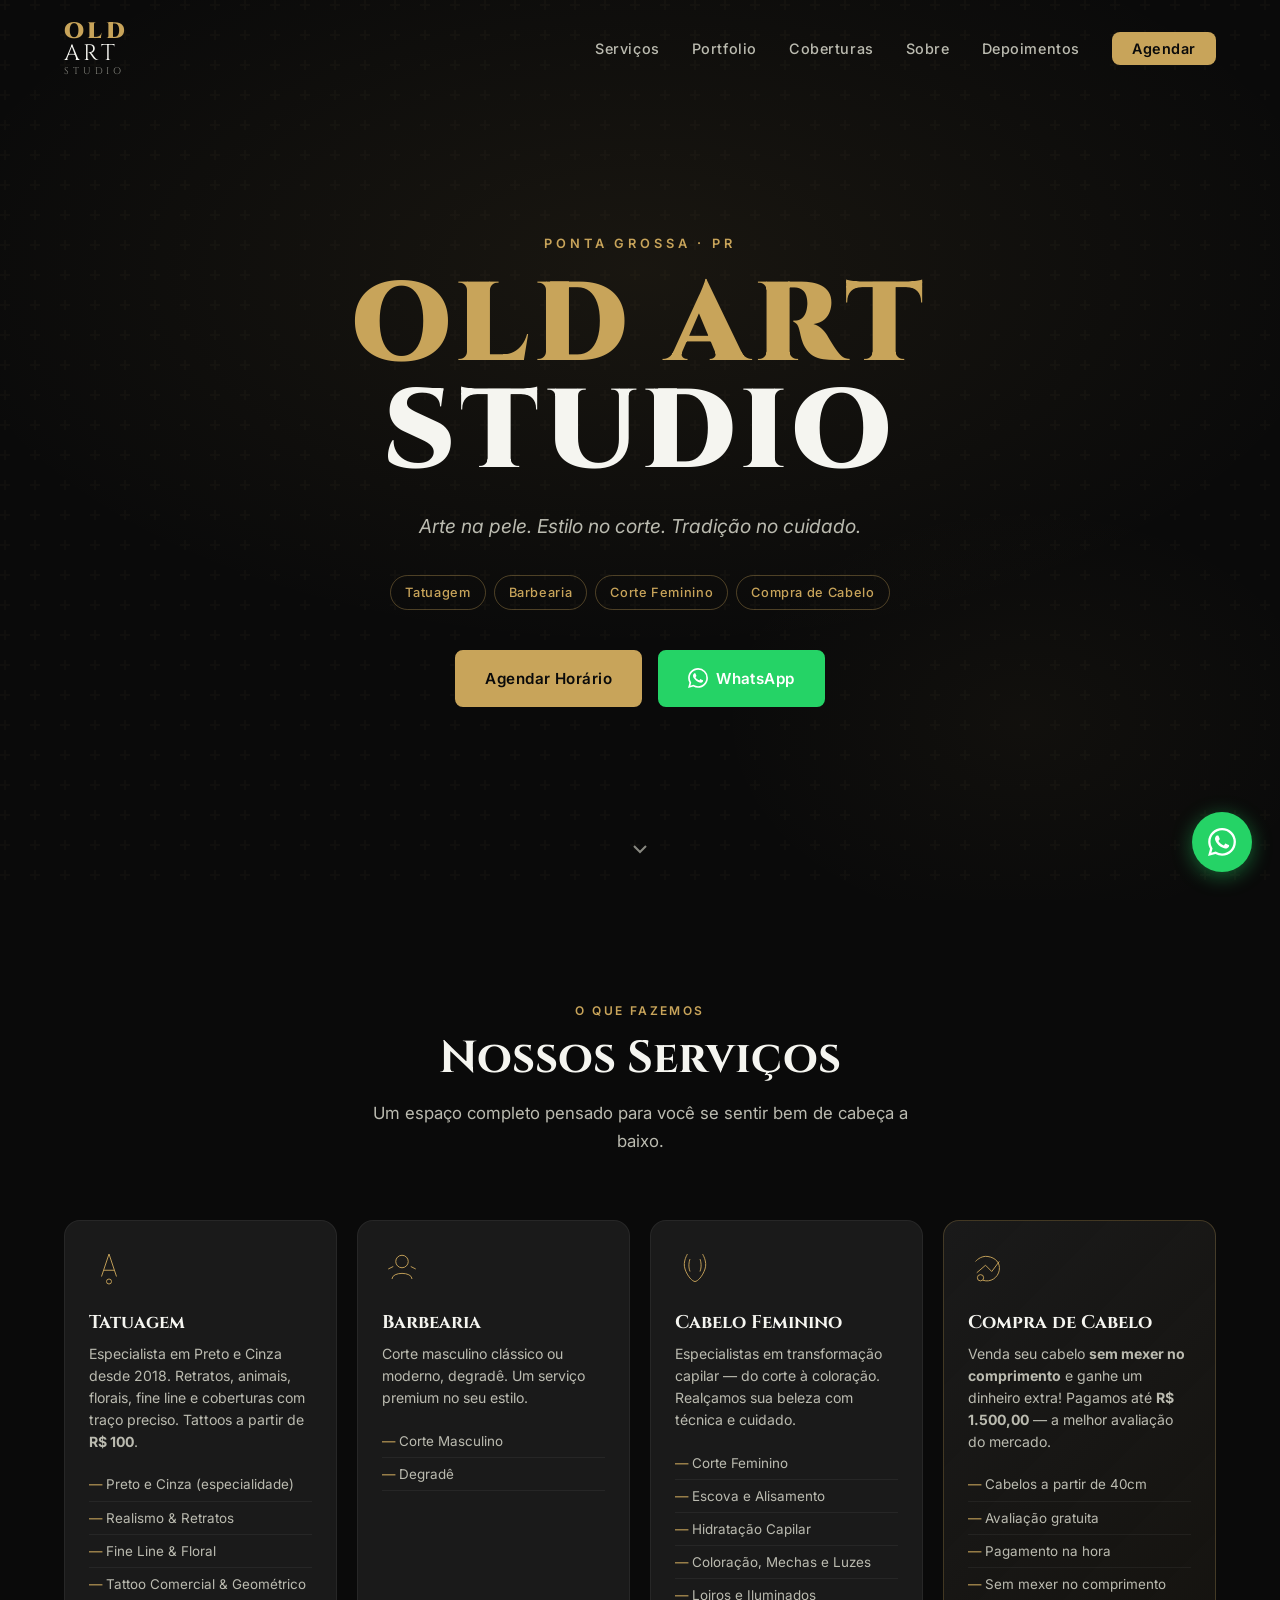
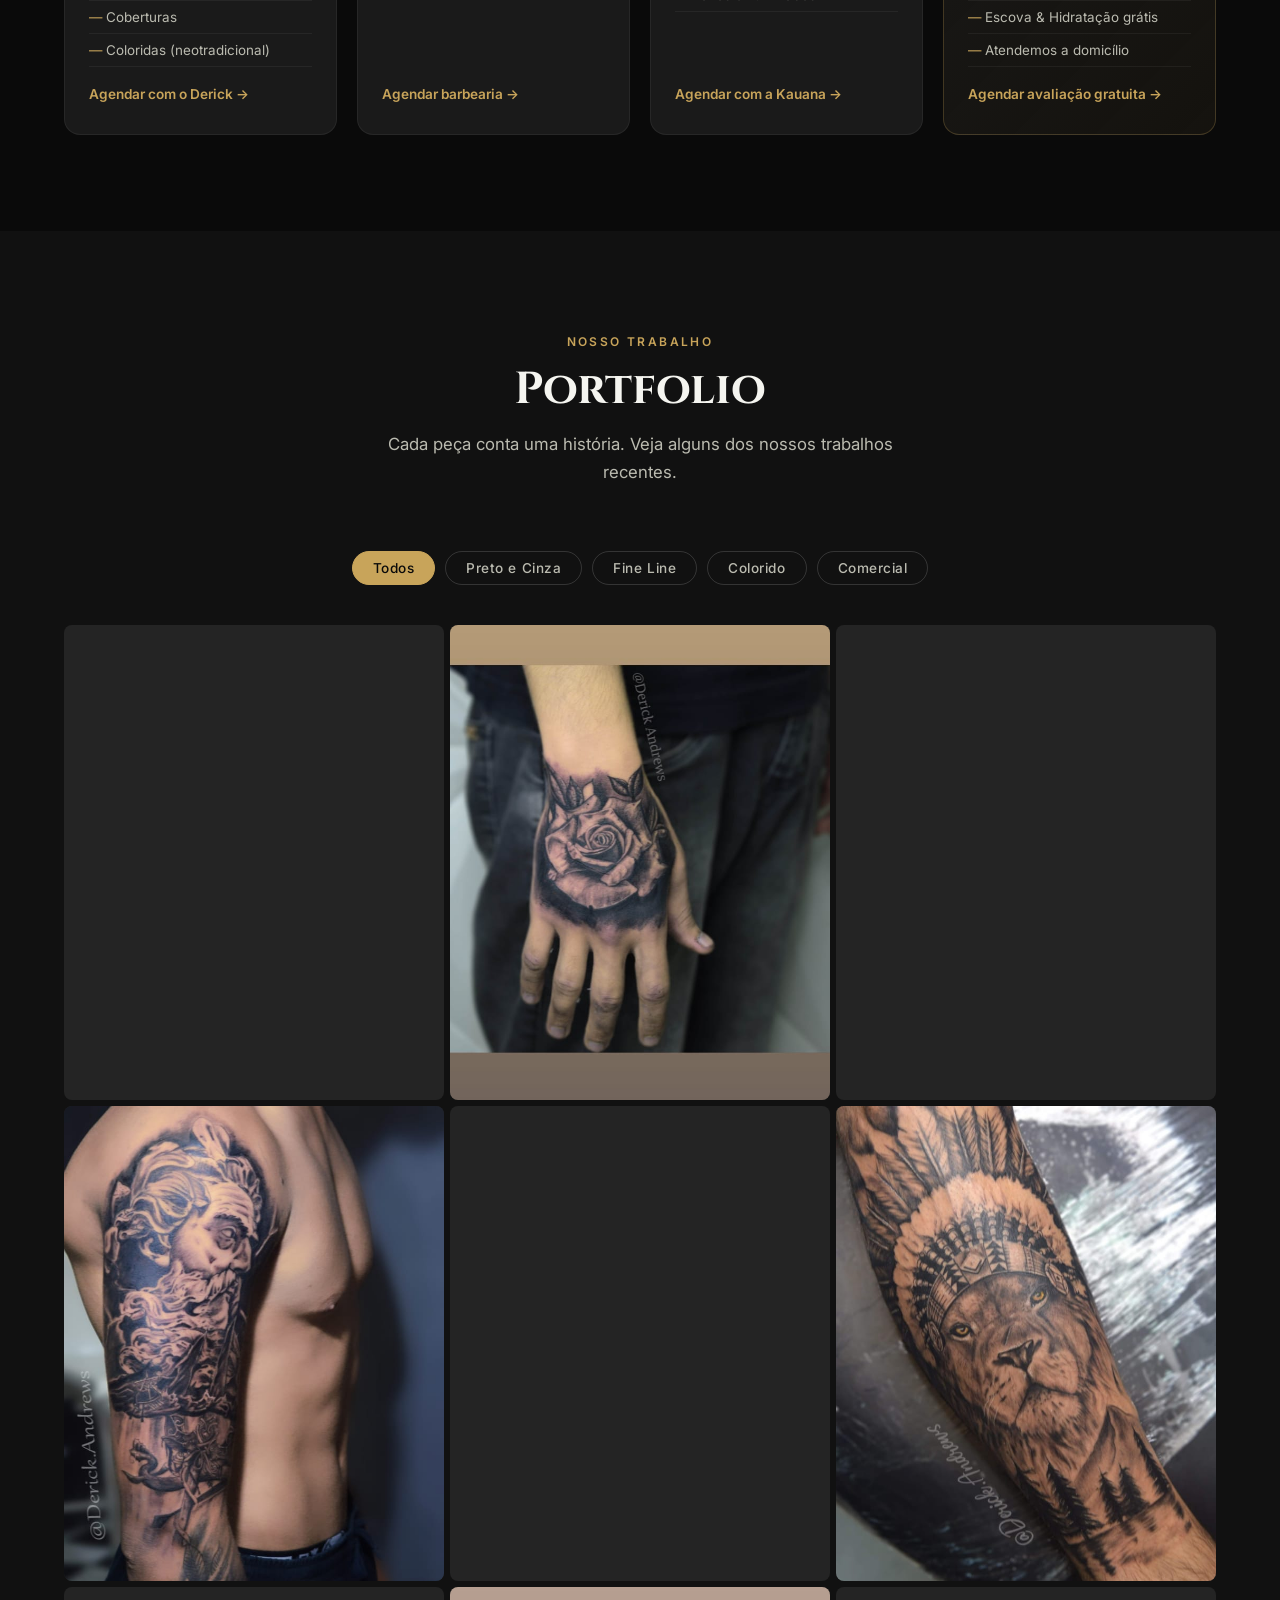
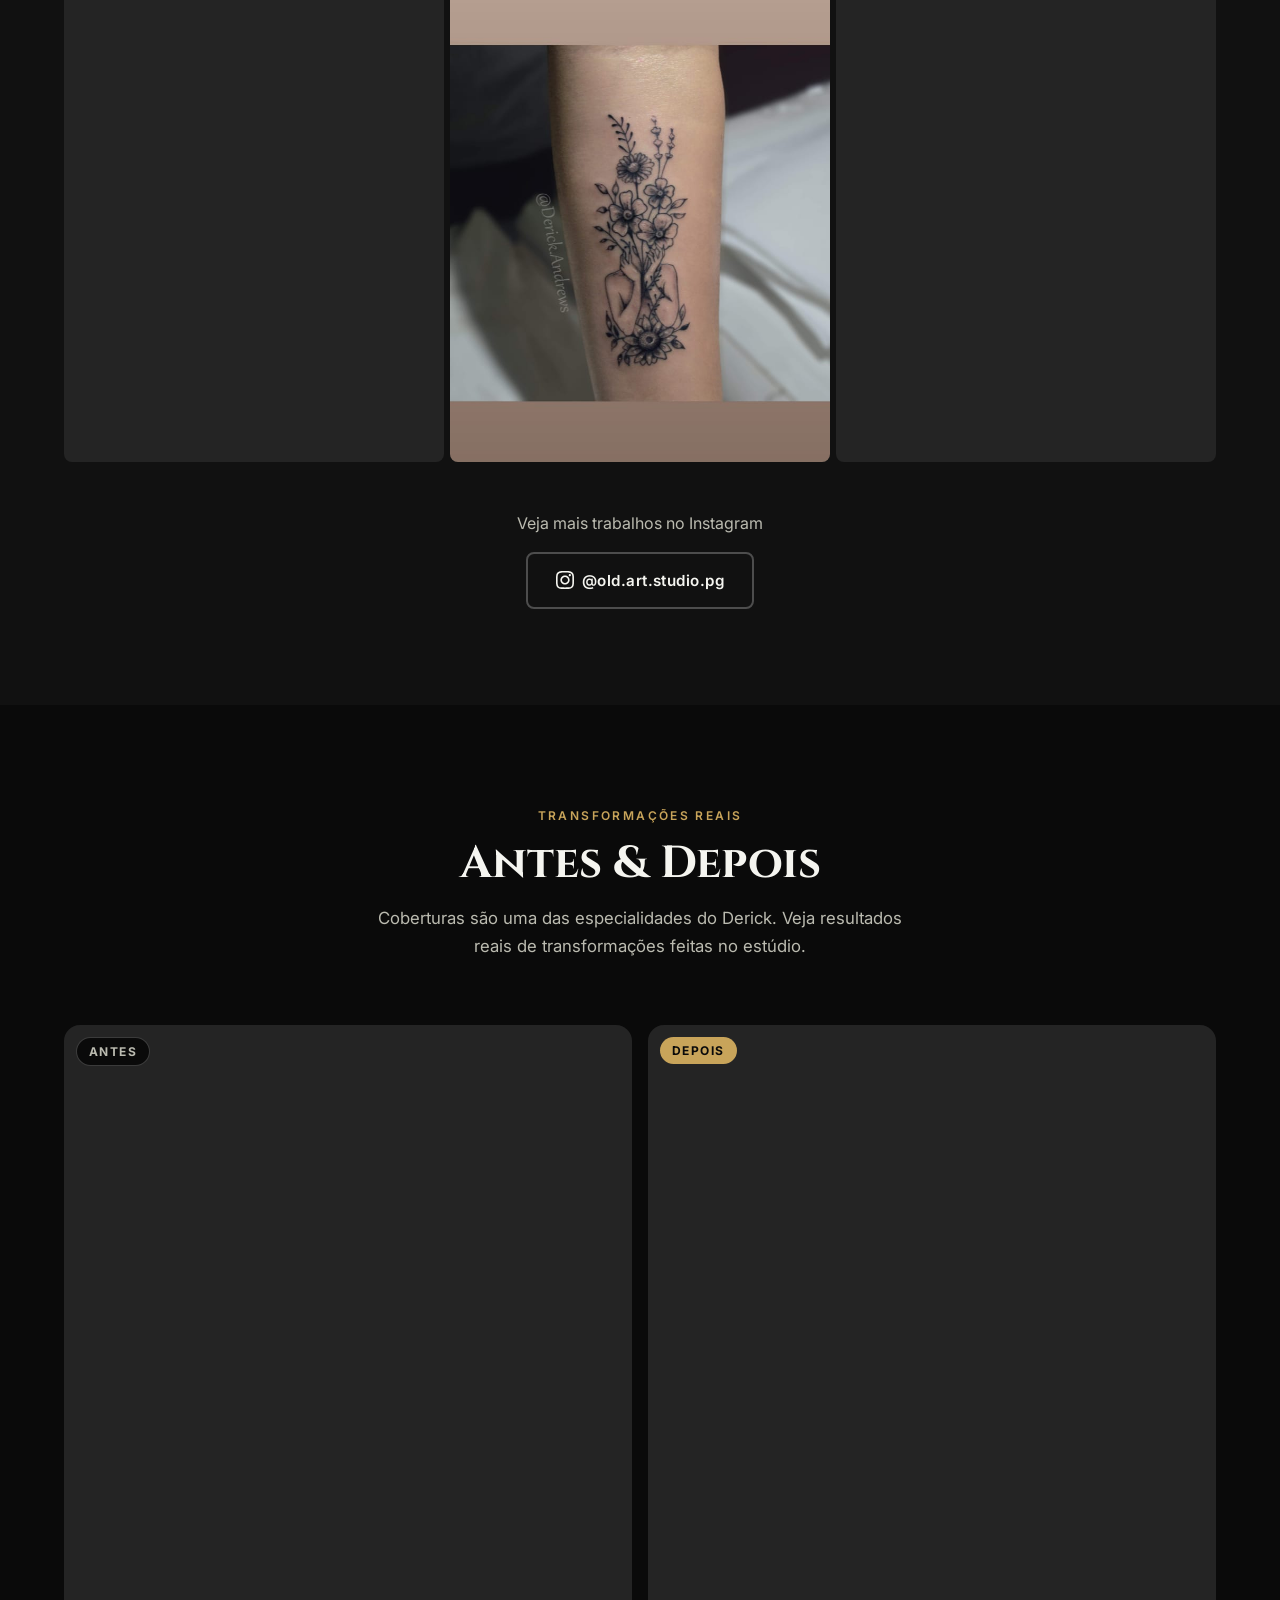
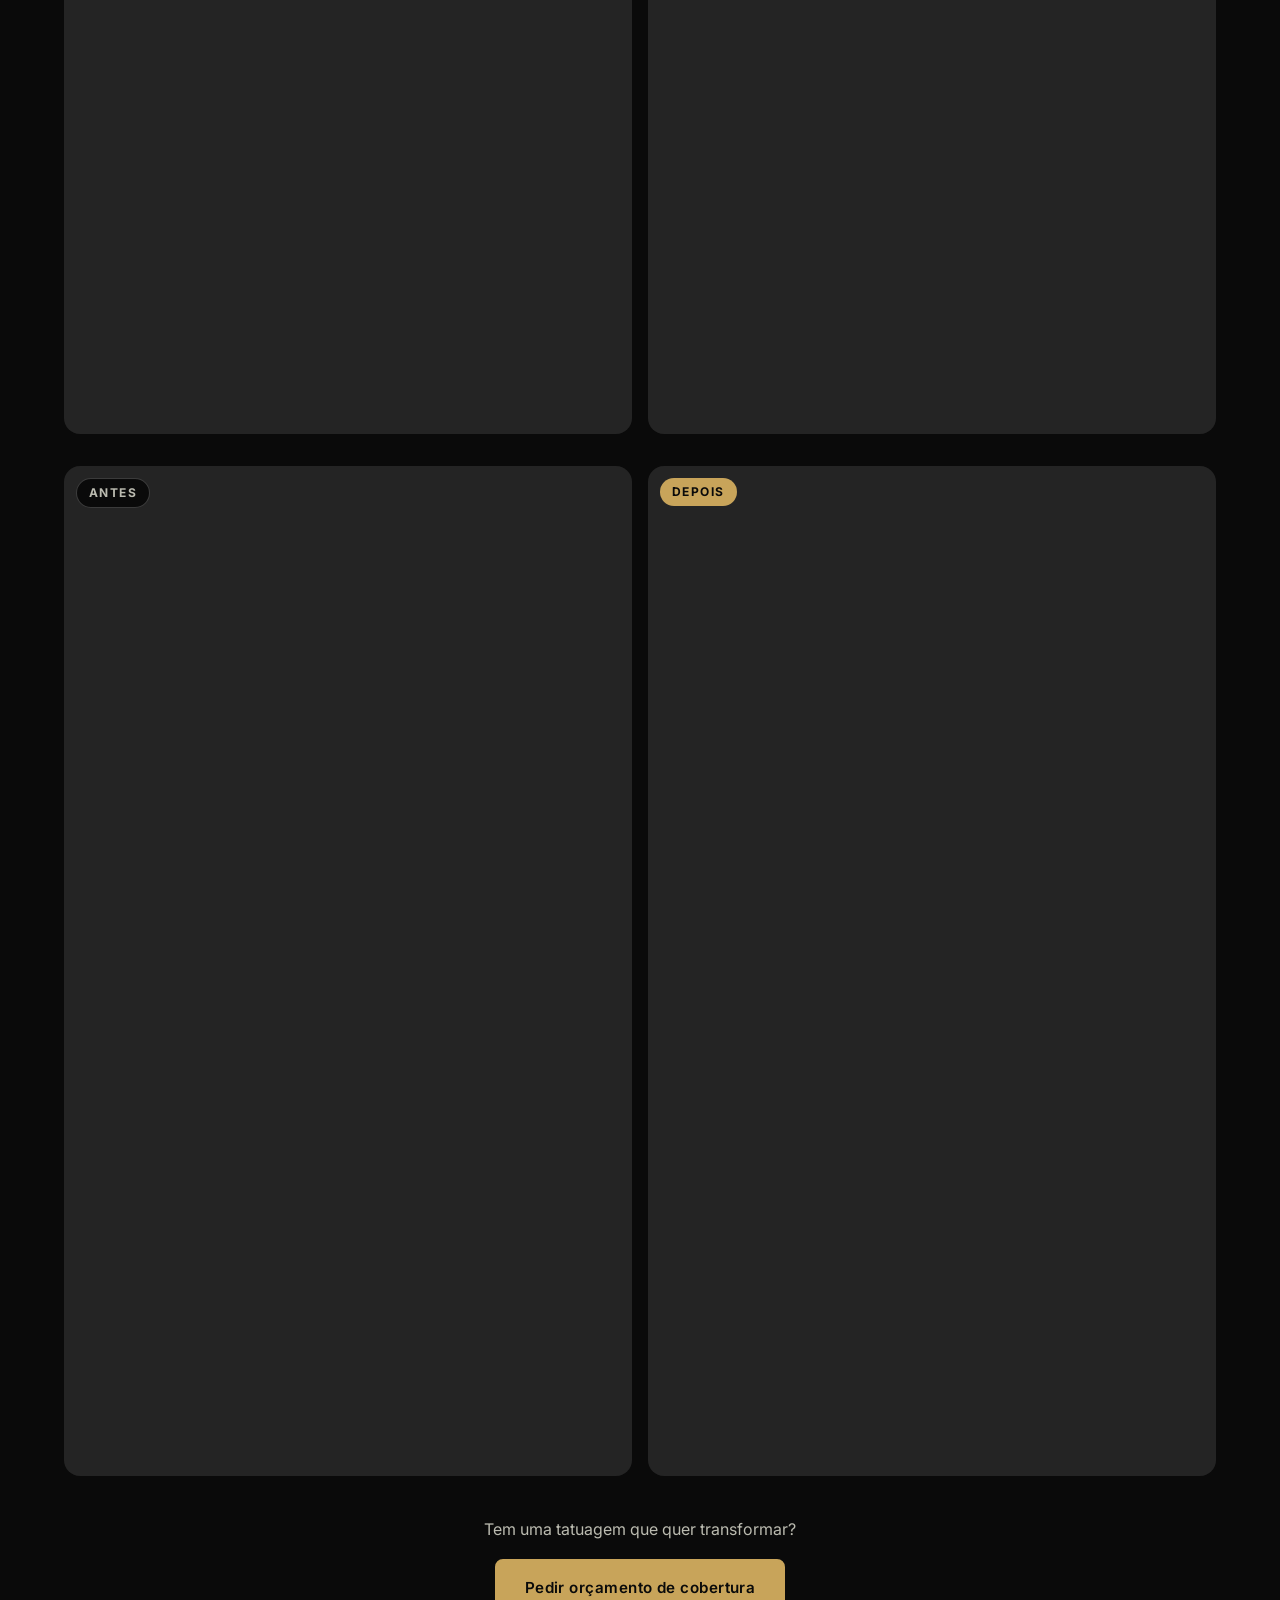
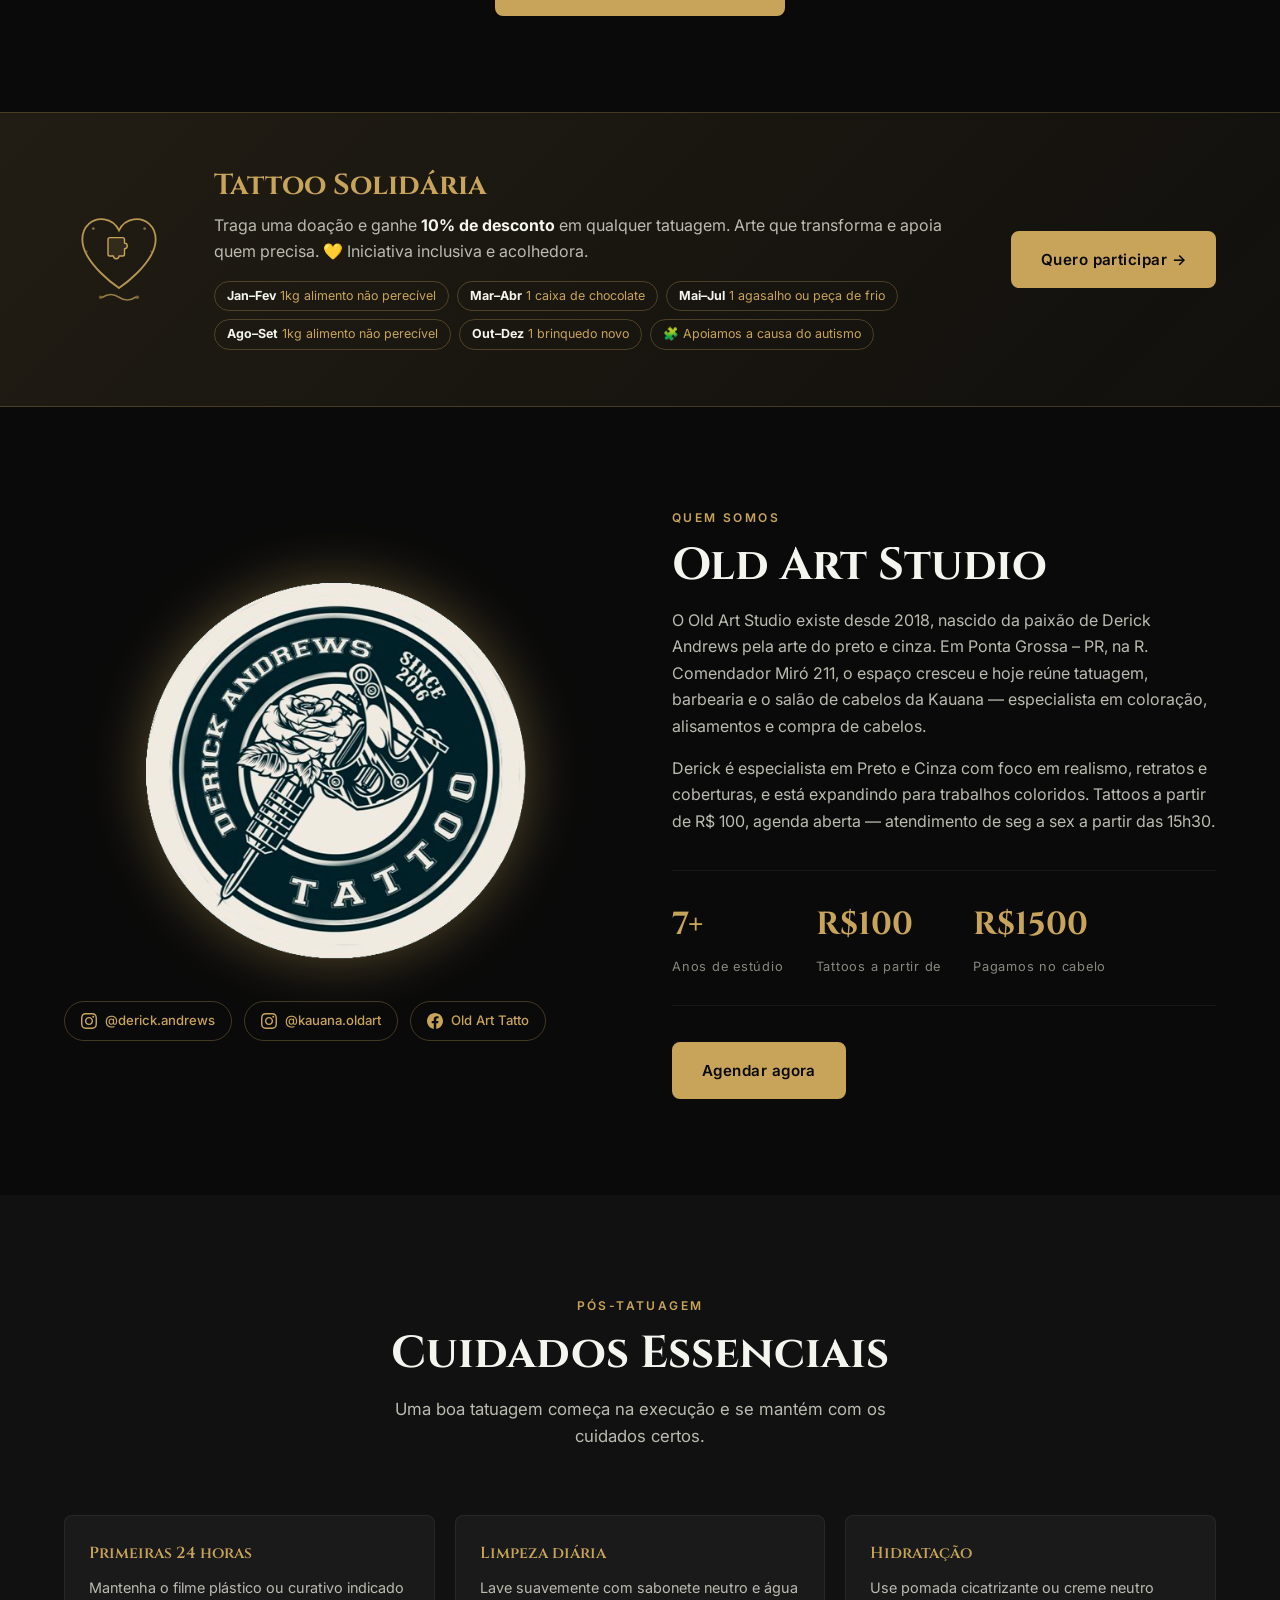
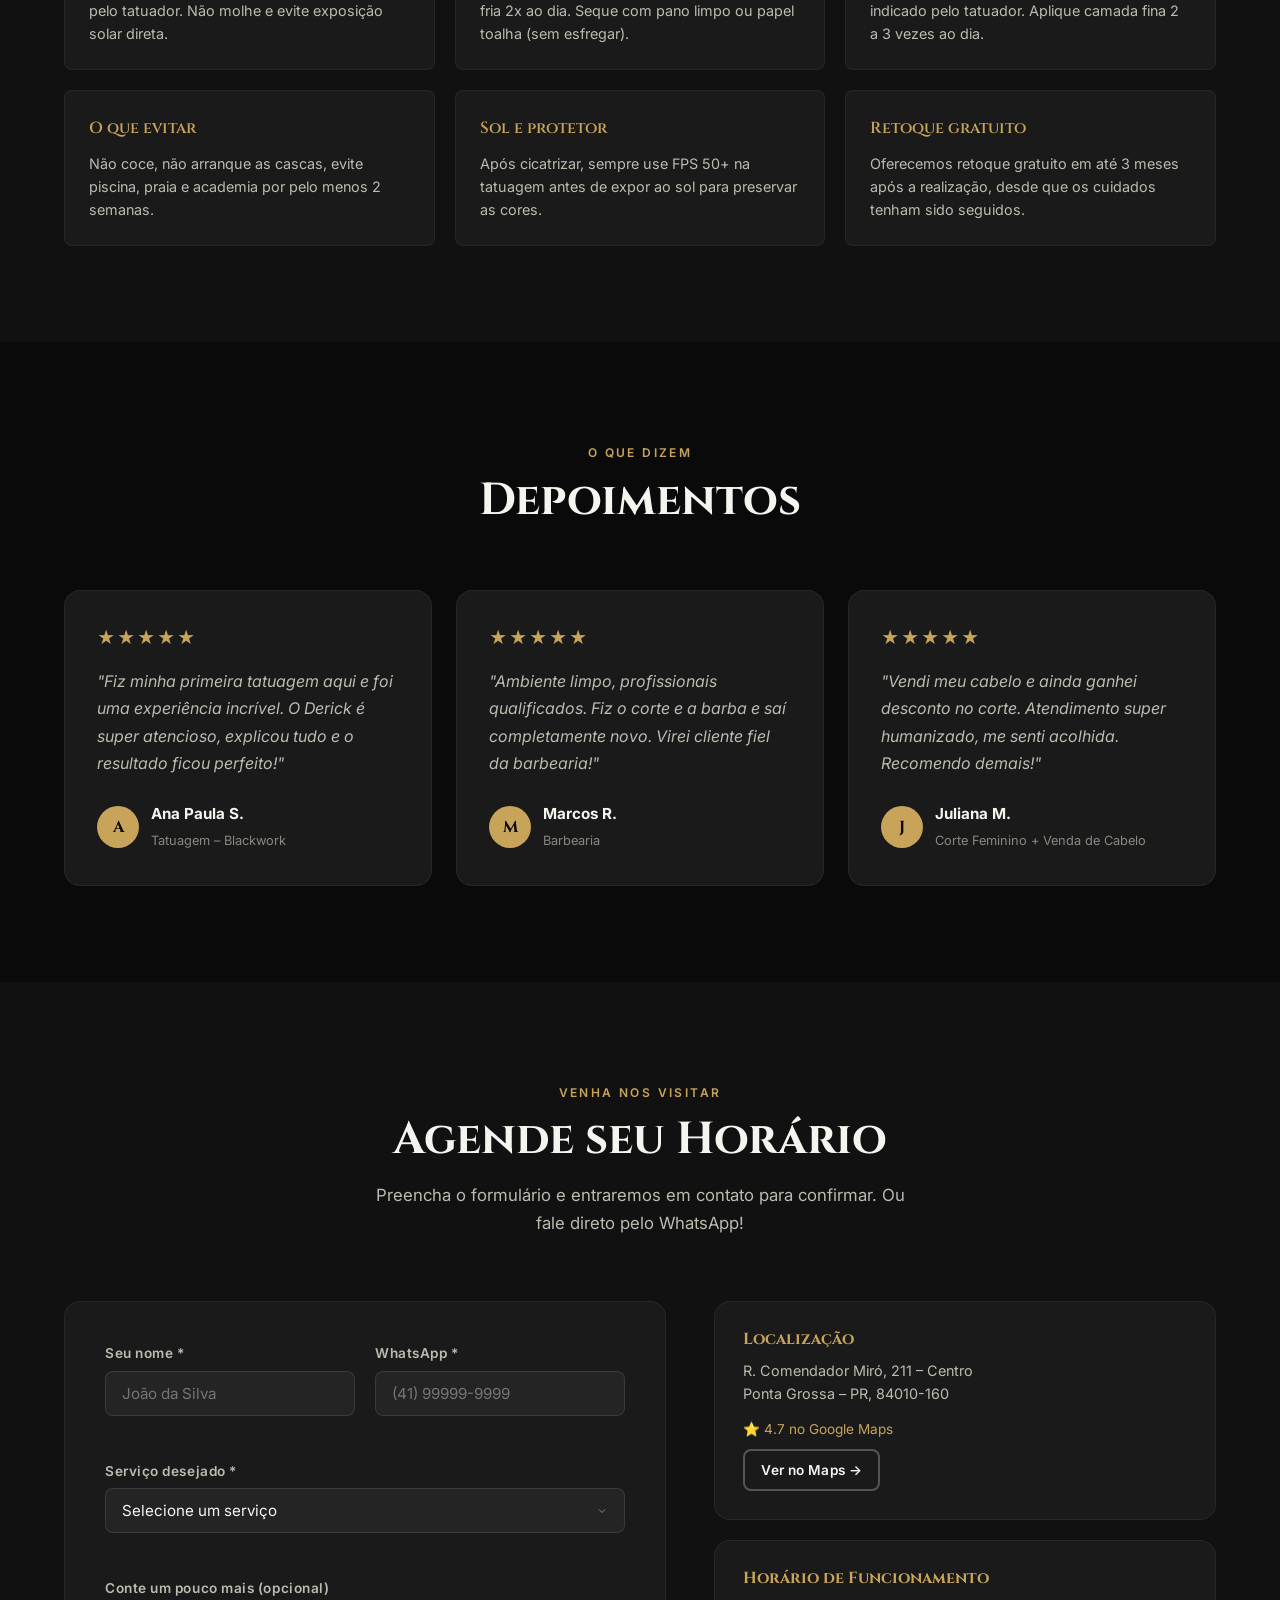
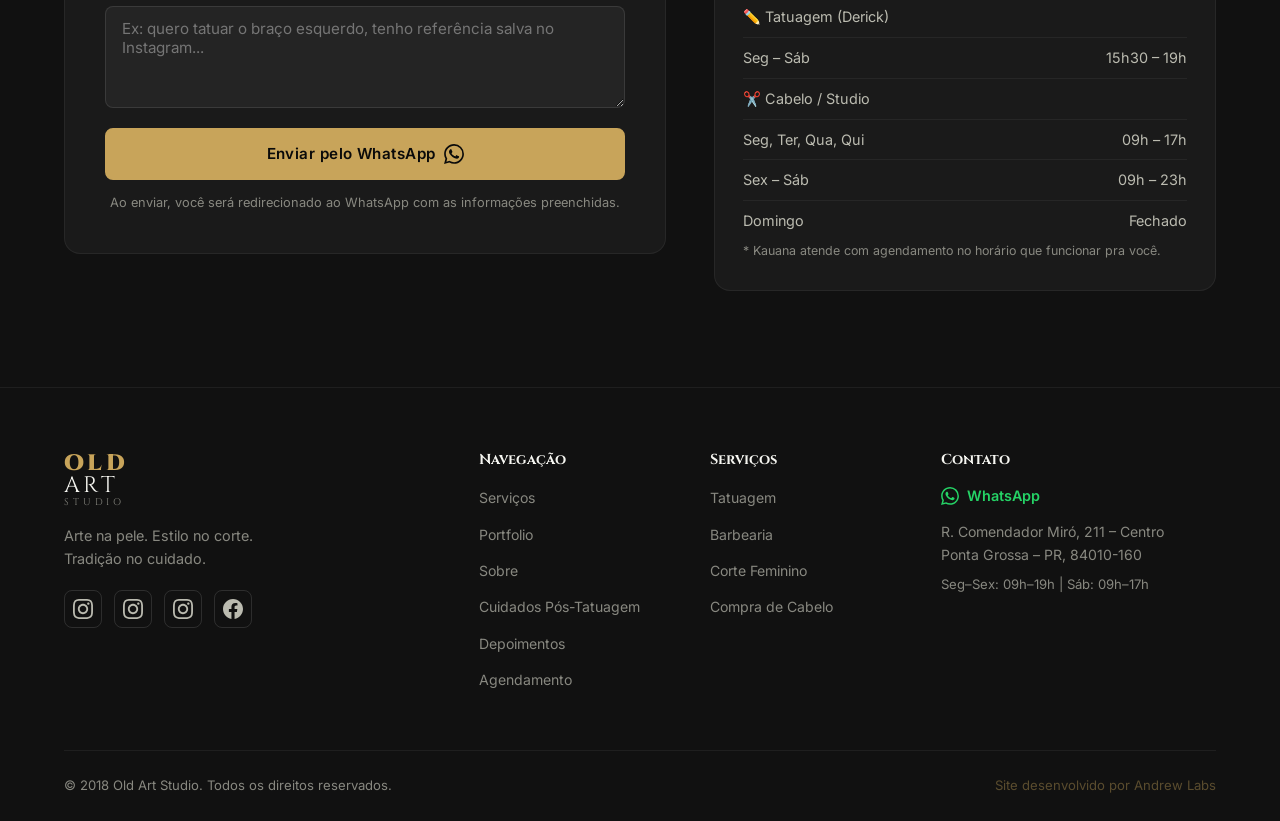
==== index.html @ 827111e5 "feat: lançamento inicial do Old Art Studio Site completo para o estúdio de tatuagem, barbearia e cab" ====
<!DOCTYPE html>
<html lang="pt-BR">
<head>
  <meta charset="UTF-8" />
  <meta name="viewport" content="width=device-width, initial-scale=1.0" />
  <meta name="description" content="Old Art Studio – Tatuagem, Barbearia e Corte Feminino em Ponta Grossa, PR. Agende seu horário pelo site ou WhatsApp." />
  <title>Old Art Studio | Ponta Grossa – PR</title>
  <link rel="stylesheet" href="styles.css" />
  <link rel="preconnect" href="https://fonts.googleapis.com" />
  <link rel="preconnect" href="https://fonts.gstatic.com" crossorigin />
  <link href="https://fonts.googleapis.com/css2?family=Cinzel:wght@400;700;900&family=Inter:wght@300;400;500;600&display=swap" rel="stylesheet" />
</head>
<body>

  <!-- ===== NAVBAR ===== -->
  <nav class="navbar" id="navbar">
    <div class="nav-container">
      <a href="#home" class="nav-logo">
        <span class="logo-old">OLD</span><span class="logo-art"> ART</span>
        <span class="logo-studio">STUDIO</span>
      </a>
      <button class="nav-toggle" id="navToggle" aria-label="Abrir menu">
        <span></span><span></span><span></span>
      </button>
      <ul class="nav-links" id="navLinks">
        <li><a href="#servicos">Serviços</a></li>
        <li><a href="#portfolio">Portfolio</a></li>
        <li><a href="#coberturas">Coberturas</a></li>
        <li><a href="#sobre">Sobre</a></li>
        <li><a href="#depoimentos">Depoimentos</a></li>
        <li><a href="#agendamento" class="nav-cta">Agendar</a></li>
      </ul>
    </div>
  </nav>

  <!-- ===== HERO ===== -->
  <section class="hero" id="home">
    <div class="hero-bg"></div>
    <video class="hero-video" autoplay muted loop playsinline>
      <source src="studio.mp4" type="video/mp4" />
    </video>
    <div class="hero-content">
      <p class="hero-eyebrow">Ponta Grossa · PR</p>
      <h1 class="hero-title">
        <span>OLD ART</span>
        <span>STUDIO</span>
      </h1>
      <p class="hero-sub">Arte na pele. Estilo no corte. Tradição no cuidado.</p>
      <div class="hero-badges">
        <span class="badge">Tatuagem</span>
        <span class="badge">Barbearia</span>
        <span class="badge">Corte Feminino</span>
        <span class="badge">Compra de Cabelo</span>
      </div>
      <div class="hero-actions">
        <a href="#agendamento" class="btn btn-primary">Agendar Horário</a>
        <a href="https://wa.me/5542999922276?text=Olá! Vim pelo site e gostaria de agendar um horário." class="btn btn-whatsapp" target="_blank" rel="noopener">
          <svg viewBox="0 0 24 24" fill="currentColor" width="20" height="20"><path d="M17.472 14.382c-.297-.149-1.758-.867-2.03-.967-.273-.099-.471-.148-.67.15-.197.297-.767.966-.94 1.164-.173.199-.347.223-.644.075-.297-.15-1.255-.463-2.39-1.475-.883-.788-1.48-1.761-1.653-2.059-.173-.297-.018-.458.13-.606.134-.133.298-.347.446-.52.149-.174.198-.298.298-.497.099-.198.05-.371-.025-.52-.075-.149-.669-1.612-.916-2.207-.242-.579-.487-.5-.669-.51-.173-.008-.371-.01-.57-.01-.198 0-.52.074-.792.372-.272.297-1.04 1.016-1.04 2.479 0 1.462 1.065 2.875 1.213 3.074.149.198 2.096 3.2 5.077 4.487.709.306 1.262.489 1.694.625.712.227 1.36.195 1.871.118.571-.085 1.758-.719 2.006-1.413.248-.694.248-1.289.173-1.413-.074-.124-.272-.198-.57-.347m-5.421 7.403h-.004a9.87 9.87 0 01-5.031-1.378l-.361-.214-3.741.982.998-3.648-.235-.374a9.86 9.86 0 01-1.51-5.26c.001-5.45 4.436-9.884 9.888-9.884 2.64 0 5.122 1.03 6.988 2.898a9.825 9.825 0 012.893 6.994c-.003 5.45-4.437 9.884-9.885 9.884m8.413-18.297A11.815 11.815 0 0012.05 0C5.495 0 .16 5.335.157 11.892c0 2.096.547 4.142 1.588 5.945L.057 24l6.305-1.654a11.882 11.882 0 005.683 1.448h.005c6.554 0 11.89-5.335 11.893-11.893a11.821 11.821 0 00-3.48-8.413Z"/></svg>
          WhatsApp
        </a>
      </div>
    </div>
    <a href="#servicos" class="hero-scroll" aria-label="Rolar para baixo">
      <svg viewBox="0 0 24 24" fill="none" stroke="currentColor" stroke-width="2" width="24" height="24"><path d="M6 9l6 6 6-6"/></svg>
    </a>
  </section>

  <!-- ===== SERVIÇOS ===== -->
  <section class="section" id="servicos">
    <div class="container">
      <div class="section-header">
        <span class="section-tag">O que fazemos</span>
        <h2 class="section-title">Nossos Serviços</h2>
        <p class="section-desc">Um espaço completo pensado para você se sentir bem de cabeça a baixo.</p>
      </div>
      <div class="services-grid">

        <div class="service-card">
          <div class="service-icon">
            <svg viewBox="0 0 64 64" fill="none" stroke="currentColor" stroke-width="1.5" width="48" height="48">
              <path d="M20 44 L32 8 L44 44" /><path d="M24 34 L40 34" />
              <circle cx="32" cy="52" r="4" />
            </svg>
          </div>
          <h3>Tatuagem</h3>
          <p>Especialista em Preto e Cinza desde 2018. Retratos, animais, florais, fine line e coberturas com traço preciso. Tattoos a partir de <strong>R$ 100</strong>.</p>
          <ul class="service-list">
            <li>Preto e Cinza (especialidade)</li>
            <li>Realismo &amp; Retratos</li>
            <li>Fine Line &amp; Floral</li>
            <li>Tattoo Comercial &amp; Geométrico</li>
            <li>Coberturas</li>
            <li>Coloridas (neotradicional)</li>
          </ul>
          <a href="#agendamento" class="service-link">Agendar com o Derick →</a>
        </div>

        <div class="service-card">
          <div class="service-icon">
            <svg viewBox="0 0 64 64" fill="none" stroke="currentColor" stroke-width="1.5" width="48" height="48">
              <circle cx="32" cy="20" r="10" />
              <path d="M16 48 C16 36 48 36 48 48" />
              <path d="M10 32 L18 28 M54 32 L46 28" />
            </svg>
          </div>
          <h3>Barbearia</h3>
          <p>Corte masculino clássico ou moderno, degradê. Um serviço premium no seu estilo.</p>
          <ul class="service-list">
            <li>Corte Masculino</li>
            <li>Degradê</li>
          </ul>
          <a href="#agendamento" class="service-link">Agendar barbearia →</a>
        </div>

        <div class="service-card">
          <div class="service-icon">
            <svg viewBox="0 0 64 64" fill="none" stroke="currentColor" stroke-width="1.5" width="48" height="48">
              <path d="M20 8 C20 8 12 20 16 32 C20 44 28 52 32 52 C36 52 44 44 48 32 C52 20 44 8 44 8" />
              <path d="M24 16 C24 16 20 26 24 36" />
              <path d="M40 16 C40 16 44 26 40 36" />
            </svg>
          </div>
          <h3>Cabelo Feminino</h3>
          <p>Especialistas em transformação capilar — do corte à coloração. Realçamos sua beleza com técnica e cuidado.</p>
          <ul class="service-list">
            <li>Corte Feminino</li>
            <li>Escova e Alisamento</li>
            <li>Hidratação Capilar</li>
            <li>Coloração, Mechas e Luzes</li>
            <li>Loiros e Iluminados</li>
          </ul>
          <a href="#agendamento" class="service-link">Agendar com a Kauana →</a>
        </div>

        <div class="service-card service-card--highlight">
          <div class="service-icon">
            <svg viewBox="0 0 64 64" fill="none" stroke="currentColor" stroke-width="1.5" width="48" height="48">
              <path d="M12 20 C12 20 20 10 32 12 C44 14 52 22 50 34 C48 46 36 54 24 50" />
              <path d="M14 38 L28 26 L38 36 L50 20" />
              <circle cx="20" cy="46" r="5" />
            </svg>
          </div>
          <h3>Compra de Cabelo</h3>
          <p>Venda seu cabelo <strong>sem mexer no comprimento</strong> e ganhe um dinheiro extra! Pagamos até <strong>R$ 1.500,00</strong> — a melhor avaliação do mercado.</p>
          <ul class="service-list">
            <li>Cabelos a partir de 40cm</li>
            <li>Avaliação gratuita</li>
            <li>Pagamento na hora</li>
            <li>Sem mexer no comprimento</li>
            <li>Escova &amp; Hidratação grátis</li>
            <li>Atendemos a domicílio</li>
          </ul>
          <a href="#agendamento" class="service-link">Agendar avaliação gratuita →</a>
        </div>

      </div>
    </div>
  </section>

  <!-- ===== PORTFOLIO ===== -->
  <section class="section section--dark" id="portfolio">
    <div class="container">
      <div class="section-header">
        <span class="section-tag">Nosso trabalho</span>
        <h2 class="section-title">Portfolio</h2>
        <p class="section-desc">Cada peça conta uma história. Veja alguns dos nossos trabalhos recentes.</p>
      </div>
      <div class="portfolio-filters">
        <button class="filter-btn active" data-filter="all">Todos</button>
        <button class="filter-btn" data-filter="pretoecinza">Preto e Cinza</button>
        <button class="filter-btn" data-filter="fineline">Fine Line</button>
        <button class="filter-btn" data-filter="colorido">Colorido</button>
        <button class="filter-btn" data-filter="comercial">Comercial</button>
      </div>
      <div class="portfolio-grid" id="portfolioGrid">
        <div class="portfolio-cell"><div class="portfolio-overlay"><span class="portfolio-tag"></span></div></div>
        <div class="portfolio-cell"><div class="portfolio-overlay"><span class="portfolio-tag"></span></div></div>
        <div class="portfolio-cell"><div class="portfolio-overlay"><span class="portfolio-tag"></span></div></div>
        <div class="portfolio-cell"><div class="portfolio-overlay"><span class="portfolio-tag"></span></div></div>
        <div class="portfolio-cell"><div class="portfolio-overlay"><span class="portfolio-tag"></span></div></div>
        <div class="portfolio-cell"><div class="portfolio-overlay"><span class="portfolio-tag"></span></div></div>
        <div class="portfolio-cell"><div class="portfolio-overlay"><span class="portfolio-tag"></span></div></div>
        <div class="portfolio-cell"><div class="portfolio-overlay"><span class="portfolio-tag"></span></div></div>
        <div class="portfolio-cell"><div class="portfolio-overlay"><span class="portfolio-tag"></span></div></div>
      </div>
      <div class="portfolio-cta">
        <p>Veja mais trabalhos no Instagram</p>
        <a href="https://www.instagram.com/old.art.studio.pg" target="_blank" rel="noopener" class="btn btn-outline">
          <svg viewBox="0 0 24 24" fill="currentColor" width="18" height="18"><path d="M12 2.163c3.204 0 3.584.012 4.85.07 3.252.148 4.771 1.691 4.919 4.919.058 1.265.069 1.645.069 4.849 0 3.205-.012 3.584-.069 4.849-.149 3.225-1.664 4.771-4.919 4.919-1.266.058-1.644.07-4.85.07-3.204 0-3.584-.012-4.849-.07-3.26-.149-4.771-1.699-4.919-4.92-.058-1.265-.07-1.644-.07-4.849 0-3.204.013-3.583.07-4.849.149-3.227 1.664-4.771 4.919-4.919 1.266-.057 1.645-.069 4.849-.069zm0-2.163c-3.259 0-3.667.014-4.947.072-4.358.2-6.78 2.618-6.98 6.98-.059 1.281-.073 1.689-.073 4.948 0 3.259.014 3.668.072 4.948.2 4.358 2.618 6.78 6.98 6.98 1.281.058 1.689.072 4.948.072 3.259 0 3.668-.014 4.948-.072 4.354-.2 6.782-2.618 6.979-6.98.059-1.28.073-1.689.073-4.948 0-3.259-.014-3.667-.072-4.947-.196-4.354-2.617-6.78-6.979-6.98-1.281-.059-1.69-.073-4.949-.073zm0 5.838c-3.403 0-6.162 2.759-6.162 6.162s2.759 6.163 6.162 6.163 6.162-2.759 6.162-6.163c0-3.403-2.759-6.162-6.162-6.162zm0 10.162c-2.209 0-4-1.79-4-4 0-2.209 1.791-4 4-4s4 1.791 4 4c0 2.21-1.791 4-4 4zm6.406-11.845c-.796 0-1.441.645-1.441 1.44s.645 1.44 1.441 1.44c.795 0 1.439-.645 1.439-1.44s-.644-1.44-1.439-1.44z"/></svg>
          @old.art.studio.pg
        </a>
      </div>
    </div>
  </section>

  <!-- ===== ANTES/DEPOIS ===== -->
  <section class="section" id="coberturas">
    <div class="container">
      <div class="section-header">
        <span class="section-tag">Transformações reais</span>
        <h2 class="section-title">Antes &amp; Depois</h2>
        <p class="section-desc">Coberturas são uma das especialidades do Derick. Veja resultados reais de transformações feitas no estúdio.</p>
      </div>
      <div class="before-after-grid">
        <div class="ba-pair">
          <div class="ba-video-wrap">
            <video src="antes.mp4" autoplay muted loop playsinline class="ba-video" id="vid1"></video>
            <span class="ba-label ba-label--before">Antes</span>
          </div>
          <div class="ba-video-wrap">
            <video src="cobertura final.mp4" autoplay muted loop playsinline class="ba-video" id="vid2"></video>
            <span class="ba-label ba-label--after">Depois</span>
          </div>
        </div>
        <div class="ba-pair">
          <div class="ba-video-wrap">
            <video src="Antes 1.mp4" autoplay muted loop playsinline class="ba-video" id="vid3"></video>
            <span class="ba-label ba-label--before">Antes</span>
          </div>
          <div class="ba-video-wrap">
            <video src="Depois 1.mp4" autoplay muted loop playsinline class="ba-video" id="vid4"></video>
            <span class="ba-label ba-label--after">Depois</span>
          </div>
        </div>
      </div>
      <div class="portfolio-cta" style="margin-top:40px">
        <p>Tem uma tatuagem que quer transformar?</p>
        <a href="https://wa.me/5542999621201?text=Olá Derick! Quero fazer uma cobertura e gostaria de um orçamento." class="btn btn-primary" target="_blank" rel="noopener">Pedir orçamento de cobertura</a>
      </div>
    </div>
  </section>

  <!-- ===== TATTOO SOLIDÁRIA ===== -->
  <section class="solidaria-banner">
    <div class="container">
      <div class="solidaria-inner">

        <div class="solidaria-art">
          <svg viewBox="0 0 120 120" fill="none" xmlns="http://www.w3.org/2000/svg" width="110" height="110">
            <!-- Heart base -->
            <path d="M60 95 C60 95 20 68 20 42 C20 28 31 18 44 20 C51 21 57 26 60 32 C63 26 69 21 76 20 C89 18 100 28 100 42 C100 68 60 95 60 95Z" stroke="#c8a45a" stroke-width="2" fill="none" opacity="0.9"/>
            <!-- Puzzle piece inside heart -->
            <path d="M48 48 L48 58 Q48 60 50 60 L54 60 Q54 63 57 63 Q60 63 60 60 L64 60 Q66 60 66 58 L66 52 Q69 52 69 49 Q69 46 66 46 L66 42 Q66 40 64 40 L50 40 Q48 40 48 42 Z" stroke="#c8a45a" stroke-width="1.5" fill="rgba(200,164,90,0.12)" stroke-linejoin="round"/>
            <!-- Small stars -->
            <circle cx="32" cy="30" r="1.5" fill="#c8a45a" opacity="0.6"/>
            <circle cx="88" cy="30" r="1.5" fill="#c8a45a" opacity="0.6"/>
            <circle cx="25" cy="55" r="1" fill="#c8a45a" opacity="0.4"/>
            <circle cx="95" cy="55" r="1" fill="#c8a45a" opacity="0.4"/>
            <!-- Autism ribbon/infinity symbol below -->
            <path d="M42 105 Q51 99 60 105 Q69 111 78 105" stroke="#c8a45a" stroke-width="1.8" fill="none" stroke-linecap="round" opacity="0.7"/>
            <circle cx="40" cy="105" r="2" fill="#c8a45a" opacity="0.5"/>
            <circle cx="80" cy="105" r="2" fill="#c8a45a" opacity="0.5"/>
          </svg>
        </div>

        <div class="solidaria-content">
          <h2>Tattoo Solidária</h2>
          <p>Traga uma doação e ganhe <strong>10% de desconto</strong> em qualquer tatuagem. Arte que transforma e apoia quem precisa. 💛 Iniciativa inclusiva e acolhedora.</p>
          <div class="solidaria-items">
            <span><strong>Jan–Fev</strong> 1kg alimento não perecível</span>
            <span><strong>Mar–Abr</strong> 1 caixa de chocolate</span>
            <span><strong>Mai–Jul</strong> 1 agasalho ou peça de frio</span>
            <span><strong>Ago–Set</strong> 1kg alimento não perecível</span>
            <span><strong>Out–Dez</strong> 1 brinquedo novo</span>
            <span class="solidaria-autism">🧩 Apoiamos a causa do autismo</span>
          </div>
        </div>
        <a href="https://wa.me/5542999621201?text=Olá Derick! Quero participar da Tattoo Solidária e agendar minha tatuagem." class="btn btn-primary" target="_blank" rel="noopener">Quero participar →</a>
      </div>
    </div>
  </section>

  <!-- ===== SOBRE ===== -->
  <section class="section" id="sobre">
    <div class="container">
      <div class="sobre-grid">
        <div class="sobre-img-wrap">
          <div class="sobre-logo-frame">
            <div class="sobre-logo-glow"></div>
            <img src="OldArt.png" alt="Old Art Studio — Logo" class="sobre-logo-img"/>
          </div>
          <div class="sobre-social">
            <a href="https://www.instagram.com/derick.andrews/" target="_blank" rel="noopener" class="social-pill">
              <svg viewBox="0 0 24 24" fill="currentColor" width="16" height="16"><path d="M12 2.163c3.204 0 3.584.012 4.85.07 3.252.148 4.771 1.691 4.919 4.919.058 1.265.069 1.645.069 4.849 0 3.205-.012 3.584-.069 4.849-.149 3.225-1.664 4.771-4.919 4.919-1.266.058-1.644.07-4.85.07-3.204 0-3.584-.012-4.849-.07-3.26-.149-4.771-1.699-4.919-4.92-.058-1.265-.07-1.644-.07-4.849 0-3.204.013-3.583.07-4.849.149-3.227 1.664-4.771 4.919-4.919 1.266-.057 1.645-.069 4.849-.069zm0-2.163c-3.259 0-3.667.014-4.947.072-4.358.2-6.78 2.618-6.98 6.98-.059 1.281-.073 1.689-.073 4.948 0 3.259.014 3.668.072 4.948.2 4.358 2.618 6.78 6.98 6.98 1.281.058 1.689.072 4.948.072 3.259 0 3.668-.014 4.948-.072 4.354-.2 6.782-2.618 6.979-6.98.059-1.28.073-1.689.073-4.948 0-3.259-.014-3.667-.072-4.947-.196-4.354-2.617-6.78-6.979-6.98-1.281-.059-1.69-.073-4.949-.073zm0 5.838c-3.403 0-6.162 2.759-6.162 6.162s2.759 6.163 6.162 6.163 6.162-2.759 6.162-6.163c0-3.403-2.759-6.162-6.162-6.162zm0 10.162c-2.209 0-4-1.79-4-4 0-2.209 1.791-4 4-4s4 1.791 4 4c0 2.21-1.791 4-4 4zm6.406-11.845c-.796 0-1.441.645-1.441 1.44s.645 1.44 1.441 1.44c.795 0 1.439-.645 1.439-1.44s-.644-1.44-1.439-1.44z"/></svg>
              @derick.andrews
            </a>
            <a href="https://www.instagram.com/kauana.oldart/" target="_blank" rel="noopener" class="social-pill">
              <svg viewBox="0 0 24 24" fill="currentColor" width="16" height="16"><path d="M12 2.163c3.204 0 3.584.012 4.85.07 3.252.148 4.771 1.691 4.919 4.919.058 1.265.069 1.645.069 4.849 0 3.205-.012 3.584-.069 4.849-.149 3.225-1.664 4.771-4.919 4.919-1.266.058-1.644.07-4.85.07-3.204 0-3.584-.012-4.849-.07-3.26-.149-4.771-1.699-4.919-4.92-.058-1.265-.07-1.644-.07-4.849 0-3.204.013-3.583.07-4.849.149-3.227 1.664-4.771 4.919-4.919 1.266-.057 1.645-.069 4.849-.069zm0-2.163c-3.259 0-3.667.014-4.947.072-4.358.2-6.78 2.618-6.98 6.98-.059 1.281-.073 1.689-.073 4.948 0 3.259.014 3.668.072 4.948.2 4.358 2.618 6.78 6.98 6.98 1.281.058 1.689.072 4.948.072 3.259 0 3.668-.014 4.948-.072 4.354-.2 6.782-2.618 6.979-6.98.059-1.28.073-1.689.073-4.948 0-3.259-.014-3.667-.072-4.947-.196-4.354-2.617-6.78-6.979-6.98-1.281-.059-1.69-.073-4.949-.073zm0 5.838c-3.403 0-6.162 2.759-6.162 6.162s2.759 6.163 6.162 6.163 6.162-2.759 6.162-6.163c0-3.403-2.759-6.162-6.162-6.162zm0 10.162c-2.209 0-4-1.79-4-4 0-2.209 1.791-4 4-4s4 1.791 4 4c0 2.21-1.791 4-4 4zm6.406-11.845c-.796 0-1.441.645-1.441 1.44s.645 1.44 1.441 1.44c.795 0 1.439-.645 1.439-1.44s-.644-1.44-1.439-1.44z"/></svg>
              @kauana.oldart
            </a>
            <a href="https://www.facebook.com/OldArtTatto/" target="_blank" rel="noopener" class="social-pill">
              <svg viewBox="0 0 24 24" fill="currentColor" width="16" height="16"><path d="M24 12.073c0-6.627-5.373-12-12-12s-12 5.373-12 12c0 5.99 4.388 10.954 10.125 11.854v-8.385H7.078v-3.47h3.047V9.43c0-3.007 1.792-4.669 4.533-4.669 1.312 0 2.686.235 2.686.235v2.953H15.83c-1.491 0-1.956.925-1.956 1.874v2.25h3.328l-.532 3.47h-2.796v8.385C19.612 23.027 24 18.062 24 12.073z"/></svg>
              Old Art Tatto
            </a>
          </div>
        </div>
        <div class="sobre-content">
          <span class="section-tag">Quem somos</span>
          <h2 class="section-title">Old Art Studio</h2>
          <p class="sobre-text">O Old Art Studio existe desde 2018, nascido da paixão de Derick Andrews pela arte do preto e cinza. Em Ponta Grossa – PR, na R. Comendador Miró 211, o espaço cresceu e hoje reúne tatuagem, barbearia e o salão de cabelos da Kauana — especialista em coloração, alisamentos e compra de cabelos.</p>
          <p class="sobre-text">Derick é especialista em Preto e Cinza com foco em realismo, retratos e coberturas, e está expandindo para trabalhos coloridos. Tattoos a partir de R$ 100, agenda aberta — atendimento de seg a sex a partir das 15h30.</p>
          <div class="stats-row">
            <div class="stat">
              <span class="stat-num">7+</span>
              <span class="stat-label">Anos de estúdio</span>
            </div>
            <div class="stat">
              <span class="stat-num">R$100</span>
              <span class="stat-label">Tattoos a partir de</span>
            </div>
            <div class="stat">
              <span class="stat-num">R$1500</span>
              <span class="stat-label">Pagamos no cabelo</span>
            </div>
          </div>
          <a href="#agendamento" class="btn btn-primary">Agendar agora</a>
        </div>
      </div>
    </div>
  </section>

  <!-- ===== FAQ CUIDADOS ===== -->
  <section class="section section--dark" id="cuidados">
    <div class="container">
      <div class="section-header">
        <span class="section-tag">Pós-tatuagem</span>
        <h2 class="section-title">Cuidados Essenciais</h2>
        <p class="section-desc">Uma boa tatuagem começa na execução e se mantém com os cuidados certos.</p>
      </div>
      <div class="faq-grid">
        <div class="faq-item">
          <div class="faq-q">Primeiras 24 horas</div>
          <div class="faq-a">Mantenha o filme plástico ou curativo indicado pelo tatuador. Não molhe e evite exposição solar direta.</div>
        </div>
        <div class="faq-item">
          <div class="faq-q">Limpeza diária</div>
          <div class="faq-a">Lave suavemente com sabonete neutro e água fria 2x ao dia. Seque com pano limpo ou papel toalha (sem esfregar).</div>
        </div>
        <div class="faq-item">
          <div class="faq-q">Hidratação</div>
          <div class="faq-a">Use pomada cicatrizante ou creme neutro indicado pelo tatuador. Aplique camada fina 2 a 3 vezes ao dia.</div>
        </div>
        <div class="faq-item">
          <div class="faq-q">O que evitar</div>
          <div class="faq-a">Não coce, não arranque as cascas, evite piscina, praia e academia por pelo menos 2 semanas.</div>
        </div>
        <div class="faq-item">
          <div class="faq-q">Sol e protetor</div>
          <div class="faq-a">Após cicatrizar, sempre use FPS 50+ na tatuagem antes de expor ao sol para preservar as cores.</div>
        </div>
        <div class="faq-item">
          <div class="faq-q">Retoque gratuito</div>
          <div class="faq-a">Oferecemos retoque gratuito em até 3 meses após a realização, desde que os cuidados tenham sido seguidos.</div>
        </div>
      </div>
    </div>
  </section>

  <!-- ===== DEPOIMENTOS ===== -->
  <section class="section" id="depoimentos">
    <div class="container">
      <div class="section-header">
        <span class="section-tag">O que dizem</span>
        <h2 class="section-title">Depoimentos</h2>
      </div>
      <div class="testimonials-grid">
        <div class="testimonial-card">
          <div class="testimonial-stars">★★★★★</div>
          <p>"Fiz minha primeira tatuagem aqui e foi uma experiência incrível. O Derick é super atencioso, explicou tudo e o resultado ficou perfeito!"</p>
          <div class="testimonial-author">
            <div class="author-avatar">A</div>
            <div>
              <strong>Ana Paula S.</strong>
              <span>Tatuagem – Blackwork</span>
            </div>
          </div>
        </div>
        <div class="testimonial-card">
          <div class="testimonial-stars">★★★★★</div>
          <p>"Ambiente limpo, profissionais qualificados. Fiz o corte e a barba e saí completamente novo. Virei cliente fiel da barbearia!"</p>
          <div class="testimonial-author">
            <div class="author-avatar">M</div>
            <div>
              <strong>Marcos R.</strong>
              <span>Barbearia</span>
            </div>
          </div>
        </div>
        <div class="testimonial-card">
          <div class="testimonial-stars">★★★★★</div>
          <p>"Vendi meu cabelo e ainda ganhei desconto no corte. Atendimento super humanizado, me senti acolhida. Recomendo demais!"</p>
          <div class="testimonial-author">
            <div class="author-avatar">J</div>
            <div>
              <strong>Juliana M.</strong>
              <span>Corte Feminino + Venda de Cabelo</span>
            </div>
          </div>
        </div>
      </div>
    </div>
  </section>

  <!-- ===== AGENDAMENTO ===== -->
  <section class="section section--dark" id="agendamento">
    <div class="container">
      <div class="section-header">
        <span class="section-tag">Venha nos visitar</span>
        <h2 class="section-title">Agende seu Horário</h2>
        <p class="section-desc">Preencha o formulário e entraremos em contato para confirmar. Ou fale direto pelo WhatsApp!</p>
      </div>
      <div class="agendamento-grid">
        <form class="agendamento-form" id="agendamentoForm" novalidate>
          <div class="form-row">
            <div class="form-group">
              <label for="nome">Seu nome *</label>
              <input type="text" id="nome" name="nome" placeholder="João da Silva" required />
              <span class="form-error" id="nomeError"></span>
            </div>
            <div class="form-group">
              <label for="telefone">WhatsApp *</label>
              <input type="tel" id="telefone" name="telefone" placeholder="(41) 99999-9999" required />
              <span class="form-error" id="telefoneError"></span>
            </div>
          </div>
          <div class="form-group">
            <label for="servico">Serviço desejado *</label>
            <select id="servico" name="servico" required>
              <option value="">Selecione um serviço</option>
              <option value="tatuagem">Tatuagem</option>
              <option value="barbearia">Barbearia</option>
              <option value="corte-feminino">Corte Feminino</option>
              <option value="compra-cabelo">Compra de Cabelo</option>
            </select>
            <span class="form-error" id="servicoError"></span>
          </div>
          <!-- Campo extra para tatuagem -->
          <div class="form-group form-tattoo-extra" id="tattooExtra" style="display:none">
            <label for="estilo">Estilo de tatuagem</label>
            <select id="estilo" name="estilo">
              <option value="">Não tenho certeza ainda</option>
              <option value="preto-cinza">Preto e Cinza</option>
              <option value="realismo">Realismo / Retrato</option>
              <option value="fineline">Fine Line / Lettering</option>
              <option value="colorido">Colorido / Neotradicional</option>
              <option value="comercial">Comercial / Geométrico</option>
              <option value="cobertura">Cobertura</option>
              <option value="outro">Outro / Preciso de orientação</option>
            </select>
          </div>
          <div class="form-group">
            <label for="mensagem">Conte um pouco mais (opcional)</label>
            <textarea id="mensagem" name="mensagem" rows="4" placeholder="Ex: quero tatuar o braço esquerdo, tenho referência salva no Instagram..."></textarea>
          </div>
          <button type="submit" class="btn btn-primary btn-full">
            <span class="btn-text">Enviar pelo WhatsApp</span>
            <svg viewBox="0 0 24 24" fill="currentColor" width="20" height="20"><path d="M17.472 14.382c-.297-.149-1.758-.867-2.03-.967-.273-.099-.471-.148-.67.15-.197.297-.767.966-.94 1.164-.173.199-.347.223-.644.075-.297-.15-1.255-.463-2.39-1.475-.883-.788-1.48-1.761-1.653-2.059-.173-.297-.018-.458.13-.606.134-.133.298-.347.446-.52.149-.174.198-.298.298-.497.099-.198.05-.371-.025-.52-.075-.149-.669-1.612-.916-2.207-.242-.579-.487-.5-.669-.51-.173-.008-.371-.01-.57-.01-.198 0-.52.074-.792.372-.272.297-1.04 1.016-1.04 2.479 0 1.462 1.065 2.875 1.213 3.074.149.198 2.096 3.2 5.077 4.487.709.306 1.262.489 1.694.625.712.227 1.36.195 1.871.118.571-.085 1.758-.719 2.006-1.413.248-.694.248-1.289.173-1.413-.074-.124-.272-.198-.57-.347m-5.421 7.403h-.004a9.87 9.87 0 01-5.031-1.378l-.361-.214-3.741.982.998-3.648-.235-.374a9.86 9.86 0 01-1.51-5.26c.001-5.45 4.436-9.884 9.888-9.884 2.64 0 5.122 1.03 6.988 2.898a9.825 9.825 0 012.893 6.994c-.003 5.45-4.437 9.884-9.885 9.884m8.413-18.297A11.815 11.815 0 0012.05 0C5.495 0 .16 5.335.157 11.892c0 2.096.547 4.142 1.588 5.945L.057 24l6.305-1.654a11.882 11.882 0 005.683 1.448h.005c6.554 0 11.89-5.335 11.893-11.893a11.821 11.821 0 00-3.48-8.413Z"/></svg>
          </button>
          <p class="form-note">Ao enviar, você será redirecionado ao WhatsApp com as informações preenchidas.</p>
        </form>

        <div class="agendamento-info">
          <div class="info-card">
            <h3>Localização</h3>
            <p>R. Comendador Miró, 211 – Centro<br/>Ponta Grossa – PR, 84010-160</p>
            <p style="color:var(--gold);font-size:.85rem;margin-bottom:8px">⭐ 4.7 no Google Maps</p>
            <a href="https://www.google.com/maps/place/Old+Art+Tattoo/@-25.0919381,-50.1553701,20z/data=!4m6!3m5!1s0x94e81bb571c40d31:0xc6c82eb0402864a!8m2!3d-25.0918509!4d-50.1556179!16s%2Fg%2F11c2qzb9cs?entry=ttu" class="btn btn-outline btn-sm" target="_blank" rel="noopener">Ver no Maps →</a>
          </div>
          <div class="info-card">
            <h3>Horário de Funcionamento</h3>
            <ul class="horario-list">
              <li><span>✏️ Tatuagem (Derick)</span><span></span></li>
              <li><span>Seg – Sáb</span><span>15h30 – 19h</span></li>
              <li><span>✂️ Cabelo / Studio</span><span></span></li>
              <li><span>Seg, Ter, Qua, Qui</span><span>09h – 17h</span></li>
              <li><span>Sex – Sáb</span><span>09h – 23h</span></li>
              <li><span>Domingo</span><span>Fechado</span></li>
            </ul>
            <p class="info-note">* Kauana atende com agendamento no horário que funcionar pra você.</p>
          </div>
        </div>
      </div>
    </div>
  </section>

  <!-- ===== FOOTER ===== -->
  <footer class="footer">
    <div class="container">
      <div class="footer-grid">
        <div class="footer-brand">
          <div class="nav-logo footer-logo">
            <span class="logo-old">OLD</span><span class="logo-art"> ART</span>
            <span class="logo-studio">STUDIO</span>
          </div>
          <p>Arte na pele. Estilo no corte.<br/>Tradição no cuidado.</p>
          <div class="footer-socials">
            <a href="https://www.instagram.com/old.art.studio.pg" target="_blank" rel="noopener" aria-label="Instagram do Estúdio">
              <svg viewBox="0 0 24 24" fill="currentColor" width="20" height="20"><path d="M12 2.163c3.204 0 3.584.012 4.85.07 3.252.148 4.771 1.691 4.919 4.919.058 1.265.069 1.645.069 4.849 0 3.205-.012 3.584-.069 4.849-.149 3.225-1.664 4.771-4.919 4.919-1.266.058-1.644.07-4.85.07-3.204 0-3.584-.012-4.849-.07-3.26-.149-4.771-1.699-4.919-4.92-.058-1.265-.07-1.644-.07-4.849 0-3.204.013-3.583.07-4.849.149-3.227 1.664-4.771 4.919-4.919 1.266-.057 1.645-.069 4.849-.069zm0-2.163c-3.259 0-3.667.014-4.947.072-4.358.2-6.78 2.618-6.98 6.98-.059 1.281-.073 1.689-.073 4.948 0 3.259.014 3.668.072 4.948.2 4.358 2.618 6.78 6.98 6.98 1.281.058 1.689.072 4.948.072 3.259 0 3.668-.014 4.948-.072 4.354-.2 6.782-2.618 6.979-6.98.059-1.28.073-1.689.073-4.948 0-3.259-.014-3.667-.072-4.947-.196-4.354-2.617-6.78-6.979-6.98-1.281-.059-1.69-.073-4.949-.073zm0 5.838c-3.403 0-6.162 2.759-6.162 6.162s2.759 6.163 6.162 6.163 6.162-2.759 6.162-6.163c0-3.403-2.759-6.162-6.162-6.162zm0 10.162c-2.209 0-4-1.79-4-4 0-2.209 1.791-4 4-4s4 1.791 4 4c0 2.21-1.791 4-4 4zm6.406-11.845c-.796 0-1.441.645-1.441 1.44s.645 1.44 1.441 1.44c.795 0 1.439-.645 1.439-1.44s-.644-1.44-1.439-1.44z"/></svg>
            </a>
            <a href="https://www.instagram.com/derick.andrews/" target="_blank" rel="noopener" aria-label="Instagram do Derick">
              <svg viewBox="0 0 24 24" fill="currentColor" width="20" height="20"><path d="M12 2.163c3.204 0 3.584.012 4.85.07 3.252.148 4.771 1.691 4.919 4.919.058 1.265.069 1.645.069 4.849 0 3.205-.012 3.584-.069 4.849-.149 3.225-1.664 4.771-4.919 4.919-1.266.058-1.644.07-4.85.07-3.204 0-3.584-.012-4.849-.07-3.26-.149-4.771-1.699-4.919-4.92-.058-1.265-.07-1.644-.07-4.849 0-3.204.013-3.583.07-4.849.149-3.227 1.664-4.771 4.919-4.919 1.266-.057 1.645-.069 4.849-.069zm0-2.163c-3.259 0-3.667.014-4.947.072-4.358.2-6.78 2.618-6.98 6.98-.059 1.281-.073 1.689-.073 4.948 0 3.259.014 3.668.072 4.948.2 4.358 2.618 6.78 6.98 6.98 1.281.058 1.689.072 4.948.072 3.259 0 3.668-.014 4.948-.072 4.354-.2 6.782-2.618 6.979-6.98.059-1.28.073-1.689.073-4.948 0-3.259-.014-3.667-.072-4.947-.196-4.354-2.617-6.78-6.979-6.98-1.281-.059-1.69-.073-4.949-.073zm0 5.838c-3.403 0-6.162 2.759-6.162 6.162s2.759 6.163 6.162 6.163 6.162-2.759 6.162-6.163c0-3.403-2.759-6.162-6.162-6.162zm0 10.162c-2.209 0-4-1.79-4-4 0-2.209 1.791-4 4-4s4 1.791 4 4c0 2.21-1.791 4-4 4zm6.406-11.845c-.796 0-1.441.645-1.441 1.44s.645 1.44 1.441 1.44c.795 0 1.439-.645 1.439-1.44s-.644-1.44-1.439-1.44z"/></svg>
            </a>
            <a href="https://www.instagram.com/kauana.oldart/" target="_blank" rel="noopener" aria-label="Instagram da Kauana">
              <svg viewBox="0 0 24 24" fill="currentColor" width="20" height="20"><path d="M12 2.163c3.204 0 3.584.012 4.85.07 3.252.148 4.771 1.691 4.919 4.919.058 1.265.069 1.645.069 4.849 0 3.205-.012 3.584-.069 4.849-.149 3.225-1.664 4.771-4.919 4.919-1.266.058-1.644.07-4.85.07-3.204 0-3.584-.012-4.849-.07-3.26-.149-4.771-1.699-4.919-4.92-.058-1.265-.07-1.644-.07-4.849 0-3.204.013-3.583.07-4.849.149-3.227 1.664-4.771 4.919-4.919 1.266-.057 1.645-.069 4.849-.069zm0-2.163c-3.259 0-3.667.014-4.947.072-4.358.2-6.78 2.618-6.98 6.98-.059 1.281-.073 1.689-.073 4.948 0 3.259.014 3.668.072 4.948.2 4.358 2.618 6.78 6.98 6.98 1.281.058 1.689.072 4.948.072 3.259 0 3.668-.014 4.948-.072 4.354-.2 6.782-2.618 6.979-6.98.059-1.28.073-1.689.073-4.948 0-3.259-.014-3.667-.072-4.947-.196-4.354-2.617-6.78-6.979-6.98-1.281-.059-1.69-.073-4.949-.073zm0 5.838c-3.403 0-6.162 2.759-6.162 6.162s2.759 6.163 6.162 6.163 6.162-2.759 6.162-6.163c0-3.403-2.759-6.162-6.162-6.162zm0 10.162c-2.209 0-4-1.79-4-4 0-2.209 1.791-4 4-4s4 1.791 4 4c0 2.21-1.791 4-4 4zm6.406-11.845c-.796 0-1.441.645-1.441 1.44s.645 1.44 1.441 1.44c.795 0 1.439-.645 1.439-1.44s-.644-1.44-1.439-1.44z"/></svg>
            </a>
            <a href="https://www.facebook.com/OldArtTatto/" target="_blank" rel="noopener" aria-label="Facebook">
              <svg viewBox="0 0 24 24" fill="currentColor" width="20" height="20"><path d="M24 12.073c0-6.627-5.373-12-12-12s-12 5.373-12 12c0 5.99 4.388 10.954 10.125 11.854v-8.385H7.078v-3.47h3.047V9.43c0-3.007 1.792-4.669 4.533-4.669 1.312 0 2.686.235 2.686.235v2.953H15.83c-1.491 0-1.956.925-1.956 1.874v2.25h3.328l-.532 3.47h-2.796v8.385C19.612 23.027 24 18.062 24 12.073z"/></svg>
            </a>
          </div>
        </div>
        <div class="footer-links">
          <h4>Navegação</h4>
          <ul>
            <li><a href="#servicos">Serviços</a></li>
            <li><a href="#portfolio">Portfolio</a></li>
            <li><a href="#sobre">Sobre</a></li>
            <li><a href="#cuidados">Cuidados Pós-Tatuagem</a></li>
            <li><a href="#depoimentos">Depoimentos</a></li>
            <li><a href="#agendamento">Agendamento</a></li>
          </ul>
        </div>
        <div class="footer-links">
          <h4>Serviços</h4>
          <ul>
            <li><a href="#agendamento">Tatuagem</a></li>
            <li><a href="#agendamento">Barbearia</a></li>
            <li><a href="#agendamento">Corte Feminino</a></li>
            <li><a href="#agendamento">Compra de Cabelo</a></li>
          </ul>
        </div>
        <div class="footer-contact">
          <h4>Contato</h4>
          <a href="https://wa.me/5542999922276" class="footer-wa" target="_blank" rel="noopener">
            <svg viewBox="0 0 24 24" fill="currentColor" width="18" height="18"><path d="M17.472 14.382c-.297-.149-1.758-.867-2.03-.967-.273-.099-.471-.148-.67.15-.197.297-.767.966-.94 1.164-.173.199-.347.223-.644.075-.297-.15-1.255-.463-2.39-1.475-.883-.788-1.48-1.761-1.653-2.059-.173-.297-.018-.458.13-.606.134-.133.298-.347.446-.52.149-.174.198-.298.298-.497.099-.198.05-.371-.025-.52-.075-.149-.669-1.612-.916-2.207-.242-.579-.487-.5-.669-.51-.173-.008-.371-.01-.57-.01-.198 0-.52.074-.792.372-.272.297-1.04 1.016-1.04 2.479 0 1.462 1.065 2.875 1.213 3.074.149.198 2.096 3.2 5.077 4.487.709.306 1.262.489 1.694.625.712.227 1.36.195 1.871.118.571-.085 1.758-.719 2.006-1.413.248-.694.248-1.289.173-1.413-.074-.124-.272-.198-.57-.347m-5.421 7.403h-.004a9.87 9.87 0 01-5.031-1.378l-.361-.214-3.741.982.998-3.648-.235-.374a9.86 9.86 0 01-1.51-5.26c.001-5.45 4.436-9.884 9.888-9.884 2.64 0 5.122 1.03 6.988 2.898a9.825 9.825 0 012.893 6.994c-.003 5.45-4.437 9.884-9.885 9.884m8.413-18.297A11.815 11.815 0 0012.05 0C5.495 0 .16 5.335.157 11.892c0 2.096.547 4.142 1.588 5.945L.057 24l6.305-1.654a11.882 11.882 0 005.683 1.448h.005c6.554 0 11.89-5.335 11.893-11.893a11.821 11.821 0 00-3.48-8.413Z"/></svg>
            WhatsApp
          </a>
          <p>R. Comendador Miró, 211 – Centro<br/>Ponta Grossa – PR, 84010-160</p>
          <p class="footer-hours">Seg–Sex: 09h–19h | Sáb: 09h–17h</p>
        </div>
      </div>
      <div class="footer-bottom">
        <p>© 2018 Old Art Studio. Todos os direitos reservados.</p>
        <p class="footer-dev">Site desenvolvido por Andrew Labs</p>
      </div>
    </div>
  </footer>

  <!-- ===== WHATSAPP FLUTUANTE ===== -->
  <div class="wa-float-wrap" id="waFloat">
    <div class="wa-menu" id="waMenu" aria-hidden="true">
      <!-- cabeçalho estilo app de mensagens -->
      <div class="wa-phone-header">
        <div class="wa-phone-avatar">OA</div>
        <div class="wa-phone-info">
          <strong>Old Art Studio</strong>
          <span>Escolha seu atendimento ↓</span>
        </div>
      </div>
      <!-- área de chat com bolhas -->
      <div class="wa-chat-bg">
        <a href="https://wa.me/5542999621201?text=Olá Derick! Vim pelo site e gostaria de agendar um horário." class="wa-bubble" target="_blank" rel="noopener">
          <div class="wa-bubble-avatar">D</div>
          <div class="wa-bubble-body">
            <span class="wa-bubble-name">Derick</span>
            <span class="wa-bubble-service">✏️ Tatuagem · Barbearia</span>
            <span class="wa-bubble-cta">Enviar mensagem →</span>
          </div>
        </a>
        <a href="https://wa.me/5542999922276?text=Olá Kauana! Vim pelo site e gostaria de agendar um horário." class="wa-bubble" target="_blank" rel="noopener">
          <div class="wa-bubble-avatar wa-bubble-avatar--k">K</div>
          <div class="wa-bubble-body">
            <span class="wa-bubble-name">Kauana</span>
            <span class="wa-bubble-service">✂️ Cabelo · Compra de Cabelo</span>
            <span class="wa-bubble-cta">Enviar mensagem →</span>
          </div>
        </a>
      </div>
    </div>
    <button class="wa-btn" id="waBtn" aria-label="WhatsApp — escolher atendente" aria-expanded="false">
      <svg viewBox="0 0 24 24" fill="currentColor" width="28" height="28"><path d="M17.472 14.382c-.297-.149-1.758-.867-2.03-.967-.273-.099-.471-.148-.67.15-.197.297-.767.966-.94 1.164-.173.199-.347.223-.644.075-.297-.15-1.255-.463-2.39-1.475-.883-.788-1.48-1.761-1.653-2.059-.173-.297-.018-.458.13-.606.134-.133.298-.347.446-.52.149-.174.198-.298.298-.497.099-.198.05-.371-.025-.52-.075-.149-.669-1.612-.916-2.207-.242-.579-.487-.5-.669-.51-.173-.008-.371-.01-.57-.01-.198 0-.52.074-.792.372-.272.297-1.04 1.016-1.04 2.479 0 1.462 1.065 2.875 1.213 3.074.149.198 2.096 3.2 5.077 4.487.709.306 1.262.489 1.694.625.712.227 1.36.195 1.871.118.571-.085 1.758-.719 2.006-1.413.248-.694.248-1.289.173-1.413-.074-.124-.272-.198-.57-.347m-5.421 7.403h-.004a9.87 9.87 0 01-5.031-1.378l-.361-.214-3.741.982.998-3.648-.235-.374a9.86 9.86 0 01-1.51-5.26c.001-5.45 4.436-9.884 9.888-9.884 2.64 0 5.122 1.03 6.988 2.898a9.825 9.825 0 012.893 6.994c-.003 5.45-4.437 9.884-9.885 9.884m8.413-18.297A11.815 11.815 0 0012.05 0C5.495 0 .16 5.335.157 11.892c0 2.096.547 4.142 1.588 5.945L.057 24l6.305-1.654a11.882 11.882 0 005.683 1.448h.005c6.554 0 11.89-5.335 11.893-11.893a11.821 11.821 0 00-3.48-8.413Z"/></svg>
    </button>
  </div>

  <script src="script.js"></script>
</body>
</html>
---- styles.css ----
/* ===== RESET & BASE ===== */
*, *::before, *::after { box-sizing: border-box; margin: 0; padding: 0; }

:root {
  --black:    #0a0a0a;
  --dark:     #111111;
  --dark2:    #1a1a1a;
  --dark3:    #242424;
  --gold:     #c8a45a;
  --gold-lt:  #e0c07a;
  --white:    #f5f5f0;
  --gray:     #888880;
  --gray-lt:  #bbbbb0;
  --green-wa: #25d366;
  --radius:   8px;
  --radius-lg:16px;
  --shadow:   0 4px 24px rgba(0,0,0,.45);
  --shadow-lg:0 8px 48px rgba(0,0,0,.6);
  --trans:    .25s ease;
}

html { scroll-behavior: smooth; font-size: 16px; }

body {
  font-family: 'Inter', sans-serif;
  background: var(--black);
  color: var(--white);
  line-height: 1.65;
  overflow-x: hidden;
}

a { color: inherit; text-decoration: none; }
img { display: block; max-width: 100%; }
ul { list-style: none; }
button { cursor: pointer; border: none; background: none; font-family: inherit; }

/* ===== SCROLLBAR ===== */
::-webkit-scrollbar { width: 6px; }
::-webkit-scrollbar-track { background: var(--dark); }
::-webkit-scrollbar-thumb { background: var(--gold); border-radius: 3px; }

/* ===== TYPOGRAPHY ===== */
h1, h2, h3, h4 { font-family: 'Cinzel', serif; line-height: 1.15; }

/* ===== UTILITIES ===== */
.container { max-width: 1200px; margin: 0 auto; padding: 0 24px; }

.section { padding: 96px 0; }
.section--dark { background: var(--dark); }

.section-header { text-align: center; margin-bottom: 64px; }
.section-tag {
  display: inline-block;
  font-size: .75rem;
  font-weight: 600;
  letter-spacing: .2em;
  text-transform: uppercase;
  color: var(--gold);
  margin-bottom: 12px;
}
.section-title {
  font-size: clamp(2rem, 4vw, 2.8rem);
  font-weight: 700;
  margin-bottom: 16px;
  color: var(--white);
}
.section-desc { color: var(--gray-lt); max-width: 560px; margin: 0 auto; font-size: 1.05rem; }

/* ===== BUTTONS ===== */
.btn {
  display: inline-flex;
  align-items: center;
  gap: 8px;
  padding: 14px 28px;
  border-radius: var(--radius);
  font-family: 'Inter', sans-serif;
  font-size: .95rem;
  font-weight: 600;
  letter-spacing: .03em;
  transition: var(--trans);
  cursor: pointer;
  white-space: nowrap;
}
.btn-primary {
  background: var(--gold);
  color: var(--black);
  border: 2px solid var(--gold);
}
.btn-primary:hover { background: var(--gold-lt); border-color: var(--gold-lt); transform: translateY(-2px); box-shadow: 0 6px 20px rgba(200,164,90,.35); }

.btn-outline {
  background: transparent;
  color: var(--white);
  border: 2px solid rgba(255,255,255,.25);
}
.btn-outline:hover { border-color: var(--gold); color: var(--gold); transform: translateY(-2px); }

.btn-whatsapp {
  background: var(--green-wa);
  color: #fff;
  border: 2px solid var(--green-wa);
}
.btn-whatsapp:hover { background: #1ebe5d; border-color: #1ebe5d; transform: translateY(-2px); box-shadow: 0 6px 20px rgba(37,211,102,.35); }

.btn-full { width: 100%; justify-content: center; }
.btn-sm { padding: 8px 16px; font-size: .85rem; }

/* ===== PLACEHOLDER IMAGES ===== */
.placeholder-img {
  background: var(--dark3);
  border: 1px solid rgba(200,164,90,.15);
  border-radius: var(--radius);
  display: flex;
  align-items: center;
  justify-content: center;
  min-height: 280px;
  position: relative;
  overflow: hidden;
}
.placeholder-img::before {
  content: '';
  position: absolute;
  inset: 0;
  background: linear-gradient(135deg, transparent 40%, rgba(200,164,90,.06) 100%);
}
.placeholder-img--tall { min-height: 480px; }
.placeholder-label {
  color: var(--gold);
  font-size: .8rem;
  font-weight: 600;
  letter-spacing: .15em;
  text-transform: uppercase;
  opacity: .5;
}

/* ===== NAVBAR ===== */
.navbar {
  position: fixed;
  top: 0; left: 0; right: 0;
  z-index: 1000;
  padding: 20px 0;
  transition: background var(--trans), padding var(--trans), box-shadow var(--trans);
}
.navbar.scrolled {
  background: rgba(10,10,10,.95);
  backdrop-filter: blur(12px);
  padding: 12px 0;
  box-shadow: 0 2px 20px rgba(0,0,0,.5);
}
.nav-container {
  max-width: 1200px;
  margin: 0 auto;
  padding: 0 24px;
  display: flex;
  align-items: center;
  justify-content: space-between;
}
.nav-logo {
  display: flex;
  flex-direction: column;
  line-height: 1;
  font-family: 'Cinzel', serif;
}
.logo-old { font-size: 1.4rem; font-weight: 900; color: var(--gold); letter-spacing: .15em; }
.logo-art { font-size: 1.4rem; font-weight: 400; color: var(--white); letter-spacing: .15em; }
.logo-studio { font-size: .6rem; font-weight: 400; letter-spacing: .4em; color: var(--gray); margin-top: 2px; text-transform: uppercase; }

.nav-links {
  display: flex;
  align-items: center;
  gap: 32px;
}
.nav-links a {
  font-size: .9rem;
  font-weight: 500;
  color: var(--gray-lt);
  letter-spacing: .04em;
  transition: color var(--trans);
}
.nav-links a:hover { color: var(--white); }
.nav-links .nav-cta {
  background: var(--gold);
  color: var(--black);
  padding: 8px 20px;
  border-radius: var(--radius);
  font-weight: 600;
}
.nav-links .nav-cta:hover { background: var(--gold-lt); color: var(--black); }

.nav-toggle {
  display: none;
  flex-direction: column;
  gap: 5px;
  padding: 4px;
}
.nav-toggle span {
  display: block;
  width: 24px;
  height: 2px;
  background: var(--white);
  border-radius: 2px;
  transition: var(--trans);
}
.nav-toggle.open span:nth-child(1) { transform: rotate(45deg) translate(5px, 5px); }
.nav-toggle.open span:nth-child(2) { opacity: 0; }
.nav-toggle.open span:nth-child(3) { transform: rotate(-45deg) translate(5px, -5px); }

/* ===== HERO ===== */
.hero {
  min-height: 100vh;
  display: flex;
  align-items: center;
  justify-content: center;
  position: relative;
  text-align: center;
  padding: 120px 24px 80px;
}
.hero-video {
  position: absolute;
  inset: 0;
  width: 100%;
  height: 100%;
  object-fit: cover;
  opacity: .18;
  z-index: 0;
}
.hero-bg {
  position: absolute;
  inset: 0;
  background:
    radial-gradient(ellipse 80% 60% at 50% 30%, rgba(200,164,90,.08) 0%, transparent 70%),
    radial-gradient(ellipse 40% 40% at 80% 80%, rgba(200,164,90,.04) 0%, transparent 60%);
}
.hero-bg::after {
  content: '';
  position: absolute;
  inset: 0;
  background: url("data:image/svg+xml,%3Csvg width='60' height='60' viewBox='0 0 60 60' xmlns='http://www.w3.org/2000/svg'%3E%3Cg fill='none' fill-rule='evenodd'%3E%3Cg fill='%23c8a45a' fill-opacity='0.03'%3E%3Cpath d='M36 34v-4h-2v4h-4v2h4v4h2v-4h4v-2h-4zm0-30V0h-2v4h-4v2h4v4h2V6h4V4h-4zM6 34v-4H4v4H0v2h4v4h2v-4h4v-2H6zM6 4V0H4v4H0v2h4v4h2V6h4V4H6z'/%3E%3C/g%3E%3C/g%3E%3C/svg%3E");
}
.hero-content { position: relative; z-index: 1; max-width: 760px; }
.hero-eyebrow {
  font-size: .8rem;
  font-weight: 600;
  letter-spacing: .3em;
  text-transform: uppercase;
  color: var(--gold);
  margin-bottom: 20px;
}
.hero-title {
  display: flex;
  flex-direction: column;
  font-family: 'Cinzel', serif;
  font-size: clamp(3.5rem, 10vw, 7rem);
  font-weight: 900;
  line-height: .95;
  letter-spacing: .05em;
  margin-bottom: 24px;
}
.hero-title span:first-child { color: var(--gold); }
.hero-title span:last-child { color: var(--white); }
.hero-sub {
  font-size: clamp(1rem, 2vw, 1.2rem);
  color: var(--gray-lt);
  margin-bottom: 32px;
  font-style: italic;
}
.hero-badges {
  display: flex;
  flex-wrap: wrap;
  gap: 8px;
  justify-content: center;
  margin-bottom: 40px;
}
.badge {
  padding: 6px 14px;
  border: 1px solid rgba(200,164,90,.35);
  border-radius: 100px;
  font-size: .8rem;
  font-weight: 500;
  color: var(--gold);
  letter-spacing: .05em;
}
.hero-actions { display: flex; gap: 16px; justify-content: center; flex-wrap: wrap; }
.hero-scroll {
  position: absolute;
  bottom: 32px;
  left: 50%;
  transform: translateX(-50%);
  color: var(--gray);
  animation: bounce 2s infinite;
  transition: color var(--trans);
}
.hero-scroll:hover { color: var(--gold); }

@keyframes bounce {
  0%, 100% { transform: translateX(-50%) translateY(0); }
  50% { transform: translateX(-50%) translateY(8px); }
}

/* ===== SERVICES ===== */
.services-grid {
  display: grid;
  grid-template-columns: repeat(4, 1fr);
  gap: 20px;
}
.service-card {
  background: var(--dark2);
  border: 1px solid rgba(255,255,255,.06);
  border-radius: var(--radius-lg);
  padding: 28px 24px;
  display: flex;
  flex-direction: column;
  transition: border-color var(--trans), transform var(--trans), box-shadow var(--trans);
}
.service-card:hover {
  border-color: rgba(200,164,90,.3);
  transform: translateY(-4px);
  box-shadow: var(--shadow);
}
.service-card--highlight {
  border-color: rgba(200,164,90,.25);
  background: linear-gradient(135deg, var(--dark2) 0%, rgba(200,164,90,.06) 100%);
}
.service-icon { color: var(--gold); margin-bottom: 16px; }
.service-icon svg { width: 40px; height: 40px; }
.service-card h3 { font-size: 1.15rem; margin-bottom: 10px; }
.service-card p { color: var(--gray-lt); font-size: .88rem; margin-bottom: 16px; line-height: 1.55; }
.service-list li {
  padding: 5px 0;
  border-bottom: 1px solid rgba(255,255,255,.05);
  color: var(--gray-lt);
  font-size: .84rem;
}
.service-list li::before { content: '— '; color: var(--gold); }
.service-list { margin-bottom: 0; flex: 1; }
.service-link {
  color: var(--gold);
  font-size: .85rem;
  font-weight: 600;
  transition: color var(--trans);
  margin-top: auto;
  padding-top: 16px;
  display: inline-block;
}
.service-link:hover { color: var(--gold-lt); }

/* ===== PORTFOLIO ===== */
.portfolio-filters {
  display: flex;
  flex-wrap: wrap;
  gap: 10px;
  justify-content: center;
  margin-bottom: 40px;
}
.filter-btn {
  padding: 8px 20px;
  border: 1px solid rgba(255,255,255,.15);
  border-radius: 100px;
  font-size: .85rem;
  font-weight: 500;
  color: var(--gray-lt);
  transition: var(--trans);
  letter-spacing: .04em;
}
.filter-btn:hover, .filter-btn.active {
  background: var(--gold);
  border-color: var(--gold);
  color: var(--black);
}
.portfolio-grid {
  display: grid;
  grid-template-columns: repeat(3, 1fr);
  gap: 6px;
}
/* grid expandido ao filtrar — auto-fill responsivo */
.portfolio-grid--list {
  grid-template-columns: repeat(auto-fill, minmax(220px, 1fr));
  gap: 8px;
}

/* célula — cycling ou lista */
.portfolio-cell {
  position: relative;
  aspect-ratio: 4/5;
  border-radius: var(--radius);
  overflow: hidden;
  background: var(--dark3);
  cursor: pointer;
}
.portfolio-cell:hover { transform: scale(1.02); transition: transform .3s ease; }
.portfolio-cell:hover .portfolio-overlay { opacity: 1; }

/* mídia inserida via JS */
.portfolio-media {
  position: absolute;
  inset: 0;
  width: 100%;
  height: 100%;
  object-fit: cover;
  display: block;
}
.portfolio-media.fading { opacity: 0; }

.portfolio-overlay {
  position: absolute;
  inset: 0;
  background: linear-gradient(to top, rgba(0,0,0,.72) 0%, transparent 55%);
  opacity: 0;
  transition: opacity var(--trans);
  display: flex;
  align-items: flex-end;
  padding: 14px;
  z-index: 2;
}
.portfolio-tag {
  font-size: .72rem;
  font-weight: 700;
  letter-spacing: .14em;
  text-transform: uppercase;
  color: var(--gold);
}

/* legado — oculto */
.portfolio-item { display: none; }
.portfolio-cta {
  text-align: center;
  margin-top: 48px;
  display: flex;
  flex-direction: column;
  align-items: center;
  gap: 16px;
}
.portfolio-cta p { color: var(--gray-lt); }

/* ===== SOBRE ===== */
/* frame completamente transparente — logo flutua sobre a seção */
.sobre-logo-frame {
  display: flex;
  align-items: center;
  justify-content: center;
  min-height: 420px;
  position: relative;
}
.sobre-logo-glow {
  position: absolute;
  width: 340px;
  height: 340px;
  border-radius: 50%;
  background: radial-gradient(circle, rgba(200,164,90,.14) 0%, transparent 68%);
  top: 50%;
  left: 50%;
  transform: translate(-50%, -50%);
  pointer-events: none;
  animation: logoPulse 5s ease-in-out infinite;
}
@keyframes logoPulse {
  0%, 100% { opacity: .5; transform: translate(-50%,-50%) scale(1); }
  50%       { opacity: .9; transform: translate(-50%,-50%) scale(1.1); }
}
.sobre-logo-img {
  width: 100%;
  max-width: 380px;
  height: auto;
  object-fit: contain;
  position: relative;
  z-index: 1;
  filter: drop-shadow(0 0 28px rgba(200,164,90,.4));
  transition: filter .5s ease, transform .5s ease;
}
.sobre-logo-frame:hover .sobre-logo-img {
  filter: drop-shadow(0 0 48px rgba(200,164,90,.65));
  transform: scale(1.04);
}
.sobre-grid {
  display: grid;
  grid-template-columns: 1fr 1fr;
  gap: 64px;
  align-items: center;
}
.sobre-img-wrap { position: relative; }
.sobre-social {
  display: flex;
  gap: 12px;
  margin-top: 20px;
  flex-wrap: wrap;
}
.social-pill {
  display: inline-flex;
  align-items: center;
  gap: 8px;
  padding: 8px 16px;
  border: 1px solid rgba(200,164,90,.3);
  border-radius: 100px;
  font-size: .82rem;
  font-weight: 500;
  color: var(--gold);
  transition: var(--trans);
}
.social-pill:hover { background: rgba(200,164,90,.1); }
.sobre-content .section-title { text-align: left; }
.sobre-text { color: var(--gray-lt); margin-bottom: 16px; }
.stats-row {
  display: flex;
  gap: 32px;
  margin: 36px 0;
  padding: 28px 0;
  border-top: 1px solid rgba(255,255,255,.06);
  border-bottom: 1px solid rgba(255,255,255,.06);
}
.stat { display: flex; flex-direction: column; gap: 4px; }
.stat-num { font-family: 'Cinzel', serif; font-size: 2rem; font-weight: 700; color: var(--gold); }
.stat-label { font-size: .8rem; color: var(--gray); letter-spacing: .06em; }

/* ===== FAQ / CUIDADOS ===== */
.faq-grid {
  display: grid;
  grid-template-columns: repeat(auto-fill, minmax(300px, 1fr));
  gap: 20px;
}
.faq-item {
  background: var(--dark2);
  border: 1px solid rgba(255,255,255,.06);
  border-radius: var(--radius);
  padding: 24px;
  transition: border-color var(--trans);
}
.faq-item:hover { border-color: rgba(200,164,90,.25); }
.faq-q {
  font-family: 'Cinzel', serif;
  font-size: 1rem;
  color: var(--gold);
  margin-bottom: 10px;
  font-weight: 600;
}
.faq-a { color: var(--gray-lt); font-size: .9rem; line-height: 1.6; }

/* ===== DEPOIMENTOS ===== */
.testimonials-grid {
  display: grid;
  grid-template-columns: repeat(auto-fill, minmax(300px, 1fr));
  gap: 24px;
}
.testimonial-card {
  background: var(--dark2);
  border: 1px solid rgba(255,255,255,.06);
  border-radius: var(--radius-lg);
  padding: 32px;
  transition: border-color var(--trans), transform var(--trans);
}
.testimonial-card:hover { border-color: rgba(200,164,90,.25); transform: translateY(-4px); }
.testimonial-stars { color: var(--gold); font-size: 1.1rem; letter-spacing: 2px; margin-bottom: 16px; }
.testimonial-card p { color: var(--gray-lt); font-style: italic; margin-bottom: 24px; line-height: 1.7; }
.testimonial-author { display: flex; align-items: center; gap: 12px; }
.author-avatar {
  width: 42px;
  height: 42px;
  border-radius: 50%;
  background: var(--gold);
  color: var(--black);
  display: flex;
  align-items: center;
  justify-content: center;
  font-family: 'Cinzel', serif;
  font-weight: 700;
  font-size: 1rem;
  flex-shrink: 0;
}
.testimonial-author strong { display: block; font-size: .95rem; color: var(--white); }
.testimonial-author span { font-size: .8rem; color: var(--gray); }

/* ===== AGENDAMENTO ===== */
.agendamento-grid {
  display: grid;
  grid-template-columns: 1.2fr 1fr;
  gap: 48px;
  align-items: start;
}
.agendamento-form {
  background: var(--dark2);
  border: 1px solid rgba(255,255,255,.06);
  border-radius: var(--radius-lg);
  padding: 40px;
}
.form-row { display: grid; grid-template-columns: 1fr 1fr; gap: 20px; }
.form-group { display: flex; flex-direction: column; gap: 6px; margin-bottom: 20px; }
.form-group label { font-size: .85rem; font-weight: 600; color: var(--gray-lt); letter-spacing: .04em; }
.form-group input,
.form-group select,
.form-group textarea {
  background: var(--dark3);
  border: 1px solid rgba(255,255,255,.1);
  border-radius: var(--radius);
  color: var(--white);
  font-family: 'Inter', sans-serif;
  font-size: .95rem;
  padding: 12px 16px;
  transition: border-color var(--trans);
  width: 100%;
  outline: none;
}
.form-group input:focus,
.form-group select:focus,
.form-group textarea:focus { border-color: var(--gold); box-shadow: 0 0 0 3px rgba(200,164,90,.15); }
.form-group input.error,
.form-group select.error { border-color: #e05252; }
.form-group select { appearance: none; background-image: url("data:image/svg+xml,%3Csvg xmlns='http://www.w3.org/2000/svg' width='12' height='12' viewBox='0 0 24 24' fill='none' stroke='%23888880' stroke-width='2'%3E%3Cpath d='M6 9l6 6 6-6'/%3E%3C/svg%3E"); background-repeat: no-repeat; background-position: right 16px center; }
.form-group textarea { resize: vertical; min-height: 100px; }
.form-group select option { background: var(--dark3); }
.form-error { font-size: .8rem; color: #e05252; min-height: 18px; }
.form-note { text-align: center; font-size: .8rem; color: var(--gray); margin-top: 12px; }

.agendamento-info { display: flex; flex-direction: column; gap: 20px; }
.info-card {
  background: var(--dark2);
  border: 1px solid rgba(255,255,255,.06);
  border-radius: var(--radius-lg);
  padding: 28px;
}
.info-card h3 { font-size: 1rem; margin-bottom: 10px; color: var(--gold); font-family: 'Cinzel', serif; }
.info-card p { color: var(--gray-lt); font-size: .9rem; margin-bottom: 12px; }
.info-card p em { color: var(--gray); }
.info-card--whatsapp { border-color: rgba(37,211,102,.2); }
.info-note { font-size: .78rem !important; color: var(--gray) !important; margin-bottom: 0 !important; }
.horario-list li {
  display: flex;
  justify-content: space-between;
  padding: 8px 0;
  border-bottom: 1px solid rgba(255,255,255,.05);
  font-size: .9rem;
  color: var(--gray-lt);
}
.horario-list li:last-child { border-bottom: none; }

/* ===== FOOTER ===== */
.footer {
  background: var(--dark);
  border-top: 1px solid rgba(255,255,255,.06);
  padding: 64px 0 0;
}
.footer-grid {
  display: grid;
  grid-template-columns: 2fr 1fr 1fr 1.5fr;
  gap: 48px;
  margin-bottom: 48px;
}
.footer-brand p { color: var(--gray); font-size: .9rem; margin-top: 16px; line-height: 1.6; }
.footer-logo { margin-bottom: 8px; }
.footer-socials { display: flex; gap: 12px; margin-top: 20px; }
.footer-socials a {
  width: 38px; height: 38px;
  border: 1px solid rgba(255,255,255,.12);
  border-radius: var(--radius);
  display: flex; align-items: center; justify-content: center;
  color: var(--gray-lt);
  transition: var(--trans);
}
.footer-socials a:hover { border-color: var(--gold); color: var(--gold); }
.footer-links h4 { font-family: 'Cinzel', serif; font-size: .9rem; color: var(--white); margin-bottom: 16px; }
.footer-links ul li { margin-bottom: 10px; }
.footer-links a { color: var(--gray); font-size: .88rem; transition: color var(--trans); }
.footer-links a:hover { color: var(--gold); }
.footer-contact h4 { font-family: 'Cinzel', serif; font-size: .9rem; color: var(--white); margin-bottom: 16px; }
.footer-contact p { color: var(--gray); font-size: .88rem; margin-bottom: 8px; }
.footer-wa {
  display: inline-flex;
  align-items: center;
  gap: 8px;
  color: var(--green-wa);
  font-weight: 600;
  font-size: .9rem;
  margin-bottom: 12px;
  transition: opacity var(--trans);
}
.footer-wa:hover { opacity: .8; }
.footer-hours { font-size: .82rem !important; }
.footer-bottom {
  border-top: 1px solid rgba(255,255,255,.06);
  padding: 24px 0;
  display: flex;
  justify-content: space-between;
  align-items: center;
  gap: 16px;
  flex-wrap: wrap;
}
.footer-bottom p { color: var(--gray); font-size: .82rem; }
.footer-dev { color: rgba(200,164,90,.4) !important; }

/* ===== WHATSAPP FLOAT ===== */
.wa-float-wrap {
  position: fixed;
  bottom: 28px;
  right: 28px;
  z-index: 900;
  display: flex;
  flex-direction: column;
  align-items: flex-end;
  gap: 10px;
}
.wa-btn {
  width: 60px;
  height: 60px;
  background: var(--green-wa);
  border: none;
  border-radius: 50%;
  display: flex;
  align-items: center;
  justify-content: center;
  color: #fff;
  cursor: pointer;
  box-shadow: 0 4px 20px rgba(37,211,102,.45);
  transition: transform var(--trans), box-shadow var(--trans);
  flex-shrink: 0;
}
.wa-btn:hover { transform: scale(1.1); box-shadow: 0 6px 28px rgba(37,211,102,.6); }
.wa-btn.open { transform: rotate(10deg) scale(1.07); }

/* popup estilo mensageiro de celular */
.wa-menu {
  width: 270px;
  border-radius: 18px;
  overflow: hidden;
  box-shadow: 0 12px 48px rgba(0,0,0,.7);
  transform-origin: bottom right;
  transform: scale(.88) translateY(10px);
  opacity: 0;
  pointer-events: none;
  transition: opacity .25s ease, transform .25s cubic-bezier(.34,1.56,.64,1);
}
.wa-menu.open {
  opacity: 1;
  transform: scale(1) translateY(0);
  pointer-events: auto;
}
/* cabeçalho — tema escuro-dourado do site */
.wa-phone-header {
  background: var(--dark2);
  border-bottom: 1px solid rgba(200,164,90,.2);
  padding: 14px 16px;
  display: flex;
  align-items: center;
  gap: 12px;
}
.wa-phone-avatar {
  width: 40px;
  height: 40px;
  border-radius: 50%;
  background: rgba(200,164,90,.15);
  border: 1px solid rgba(200,164,90,.35);
  display: flex;
  align-items: center;
  justify-content: center;
  font-family: 'Cinzel', serif;
  font-size: .78rem;
  font-weight: 700;
  color: var(--gold);
  flex-shrink: 0;
  letter-spacing: .04em;
}
.wa-phone-info { display: flex; flex-direction: column; gap: 3px; }
.wa-phone-info strong { font-size: .88rem; color: var(--gold); font-weight: 700; letter-spacing: .04em; }
.wa-phone-info span { font-size: .7rem; color: var(--gray-lt); }

/* área de mensagens */
.wa-chat-bg {
  background: var(--dark3);
  padding: 14px 12px;
  display: flex;
  flex-direction: column;
  gap: 8px;
}
/* bolhas no tema do site */
.wa-bubble {
  display: flex;
  align-items: center;
  gap: 12px;
  background: var(--dark2);
  border: 1px solid rgba(200,164,90,.15);
  border-radius: var(--radius-lg) var(--radius-lg) var(--radius-lg) 4px;
  padding: 12px 14px;
  text-decoration: none;
  transition: background var(--trans), border-color var(--trans), transform var(--trans);
}
.wa-bubble:hover {
  background: rgba(200,164,90,.08);
  border-color: rgba(200,164,90,.45);
  transform: translateX(-3px);
}
.wa-bubble-avatar {
  width: 36px;
  height: 36px;
  border-radius: 50%;
  background: rgba(200,164,90,.15);
  border: 1px solid rgba(200,164,90,.3);
  display: flex;
  align-items: center;
  justify-content: center;
  font-family: 'Cinzel', serif;
  font-size: .8rem;
  font-weight: 700;
  color: var(--gold);
  flex-shrink: 0;
}
.wa-bubble-avatar--k {
  background: rgba(200,164,90,.1);
  border-color: rgba(200,164,90,.2);
  color: rgba(200,164,90,.7);
}
.wa-bubble-body { display: flex; flex-direction: column; gap: 2px; }
.wa-bubble-name { font-size: .82rem; font-weight: 700; color: var(--gold); letter-spacing: .03em; }
.wa-bubble-avatar--k ~ .wa-bubble-body .wa-bubble-name { color: rgba(200,164,90,.75); }
.wa-bubble-service { font-size: .76rem; color: var(--gray-lt); }
.wa-bubble-cta { font-size: .68rem; color: rgba(200,164,90,.5); margin-top: 3px; letter-spacing: .04em; }

/* ===== ANTES/DEPOIS ===== */
.before-after-grid { display: flex; flex-direction: column; gap: 32px; }
.ba-pair { display: grid; grid-template-columns: 1fr 1fr; gap: 16px; }
.ba-video-wrap {
  position: relative;
  border-radius: var(--radius-lg);
  overflow: hidden;
  background: var(--dark3);
  aspect-ratio: 9/16;
  cursor: pointer;
}
.ba-video {
  width: 100%; height: 100%;
  object-fit: cover;
  display: block;
}
.ba-label {
  position: absolute;
  top: 12px; left: 12px;
  font-size: .75rem;
  font-weight: 700;
  letter-spacing: .12em;
  text-transform: uppercase;
  padding: 4px 12px;
  border-radius: 100px;
}
.ba-label--before { background: rgba(0,0,0,.7); color: var(--gray-lt); border: 1px solid rgba(255,255,255,.2); }
.ba-label--after  { background: var(--gold); color: var(--black); }
.ba-play {
  position: absolute;
  inset: 0;
  display: flex;
  align-items: center;
  justify-content: center;
  font-size: 2.5rem;
  color: rgba(255,255,255,.85);
  background: rgba(0,0,0,.35);
  transition: opacity var(--trans);
}
.ba-play.hidden { opacity: 0; pointer-events: none; }

/* ===== TATTOO SOLIDÁRIA ===== */
.solidaria-banner {
  background: linear-gradient(135deg, rgba(200,164,90,.12) 0%, rgba(200,164,90,.04) 100%);
  border-top: 1px solid rgba(200,164,90,.25);
  border-bottom: 1px solid rgba(200,164,90,.25);
  padding: 56px 0;
}
.solidaria-inner {
  display: flex;
  align-items: center;
  gap: 40px;
  flex-wrap: wrap;
}
.solidaria-icon { font-size: 3.5rem; flex-shrink: 0; }
.solidaria-content { flex: 1; min-width: 260px; }
.solidaria-content h2 {
  font-family: 'Cinzel', serif;
  font-size: 1.8rem;
  color: var(--gold);
  margin-bottom: 10px;
}
.solidaria-content p { color: var(--gray-lt); margin-bottom: 16px; }
.solidaria-content strong { color: var(--white); }
.solidaria-items {
  display: flex;
  flex-wrap: wrap;
  gap: 8px;
}
.solidaria-items span {
  font-size: .78rem;
  padding: 4px 12px;
  border: 1px solid rgba(200,164,90,.3);
  border-radius: 100px;
  color: var(--gold);
  white-space: nowrap;
}

/* ===== ANIMATIONS ===== */
.fade-in {
  opacity: 0;
  transform: translateY(24px);
  transition: opacity .6s ease, transform .6s ease;
}
.fade-in.visible { opacity: 1; transform: translateY(0); }

/* ===== RESPONSIVE ===== */
@media (max-width: 1024px) {
  .footer-grid { grid-template-columns: 1fr 1fr; }
  .sobre-grid { gap: 40px; }
  .services-grid { grid-template-columns: repeat(2, 1fr); }
}

@media (max-width: 768px) {
  .section { padding: 72px 0; }

  .nav-toggle { display: flex; }
  .nav-links {
    position: fixed;
    top: 0; left: 0; right: 0;
    height: 100vh;
    background: rgba(10,10,10,.97);
    backdrop-filter: blur(20px);
    flex-direction: column;
    justify-content: center;
    gap: 32px;
    transform: translateX(100%);
    transition: transform var(--trans);
  }
  .nav-links.open { transform: translateX(0); }
  .nav-links a { font-size: 1.1rem; }

  .hero-actions { flex-direction: column; align-items: center; }

  .services-grid { grid-template-columns: repeat(2, 1fr); }
  .sobre-grid { grid-template-columns: 1fr; }
  .agendamento-grid { grid-template-columns: 1fr; }
  .form-row { grid-template-columns: 1fr; }
  .footer-grid { grid-template-columns: 1fr; gap: 32px; }
  .footer-bottom { flex-direction: column; text-align: center; }

  .stats-row { gap: 20px; }
  .stat-num { font-size: 1.6rem; }
}

@media (max-width: 480px) {
  .portfolio-grid { grid-template-columns: repeat(2, 1fr); gap: 4px; }
  .testimonials-grid { grid-template-columns: 1fr; }
  .faq-grid { grid-template-columns: 1fr; }
  .agendamento-form { padding: 24px 20px; }
  .services-grid { grid-template-columns: 1fr; }
}
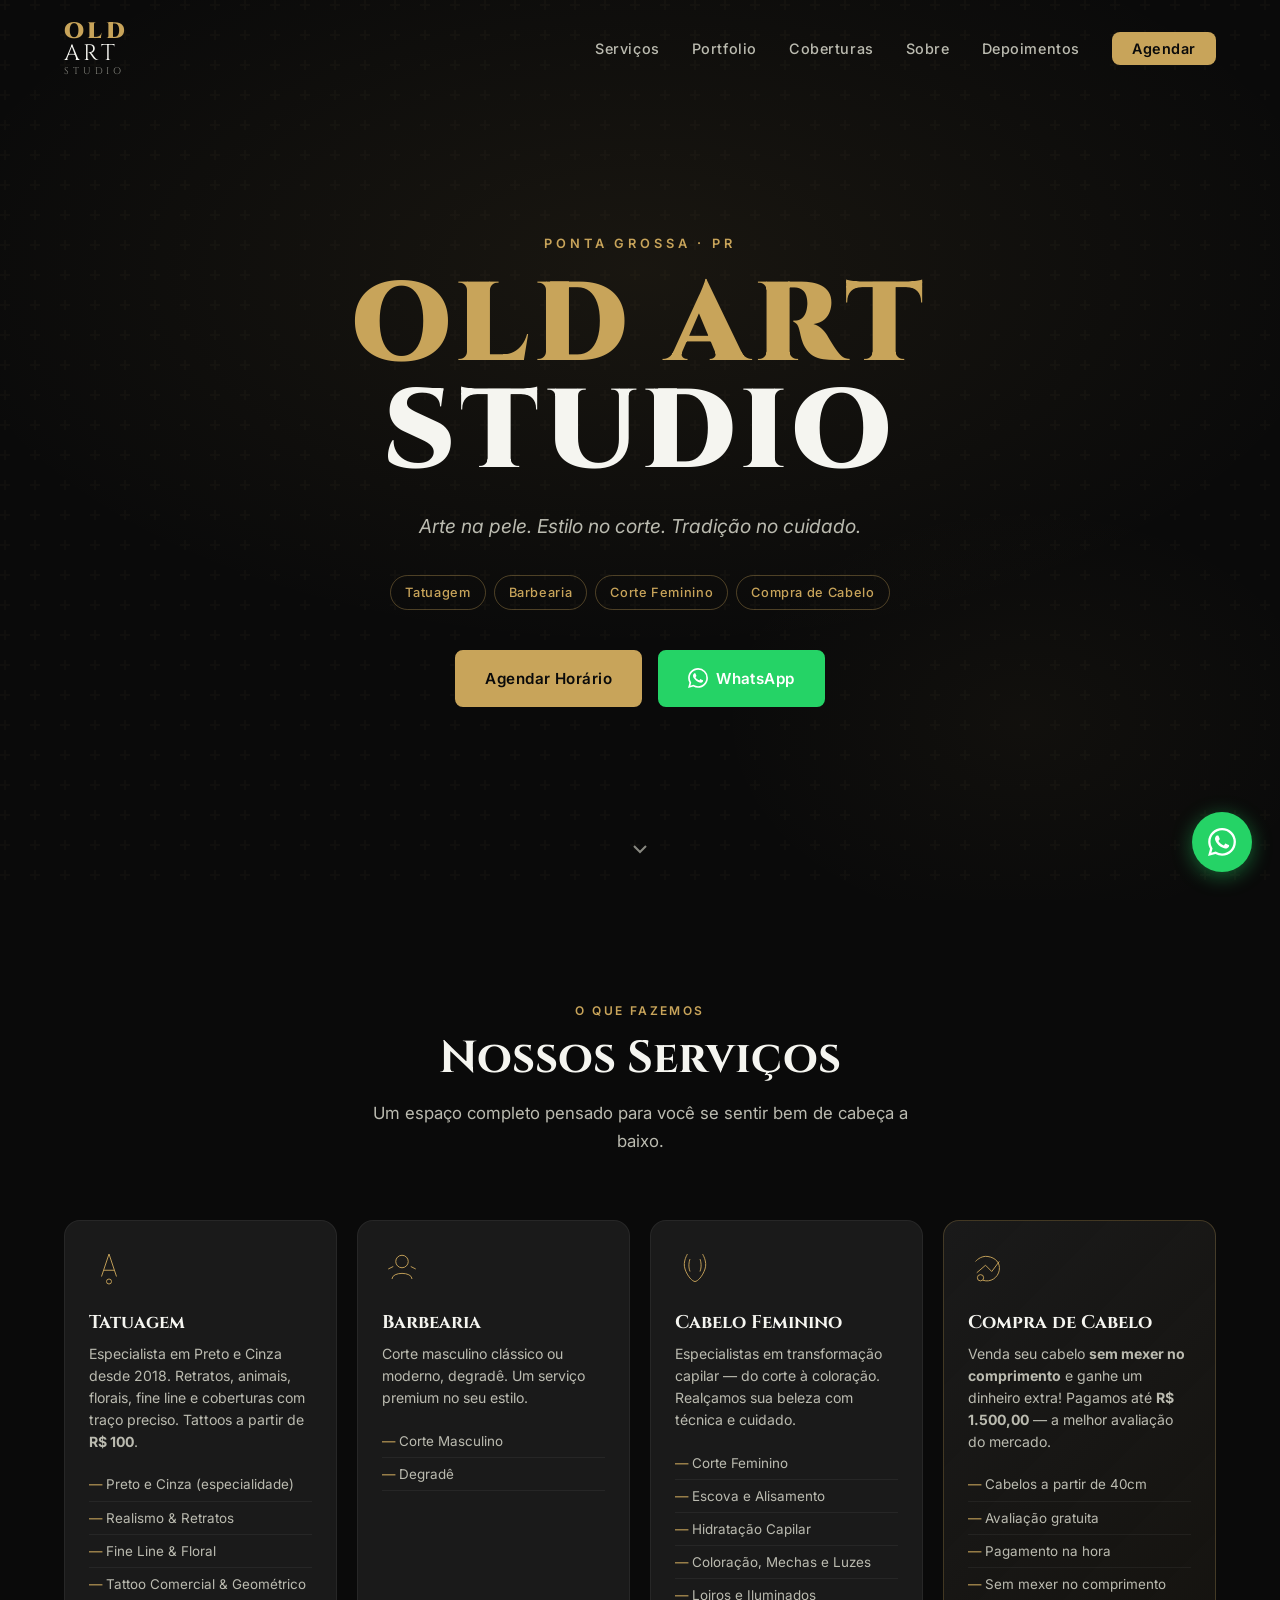
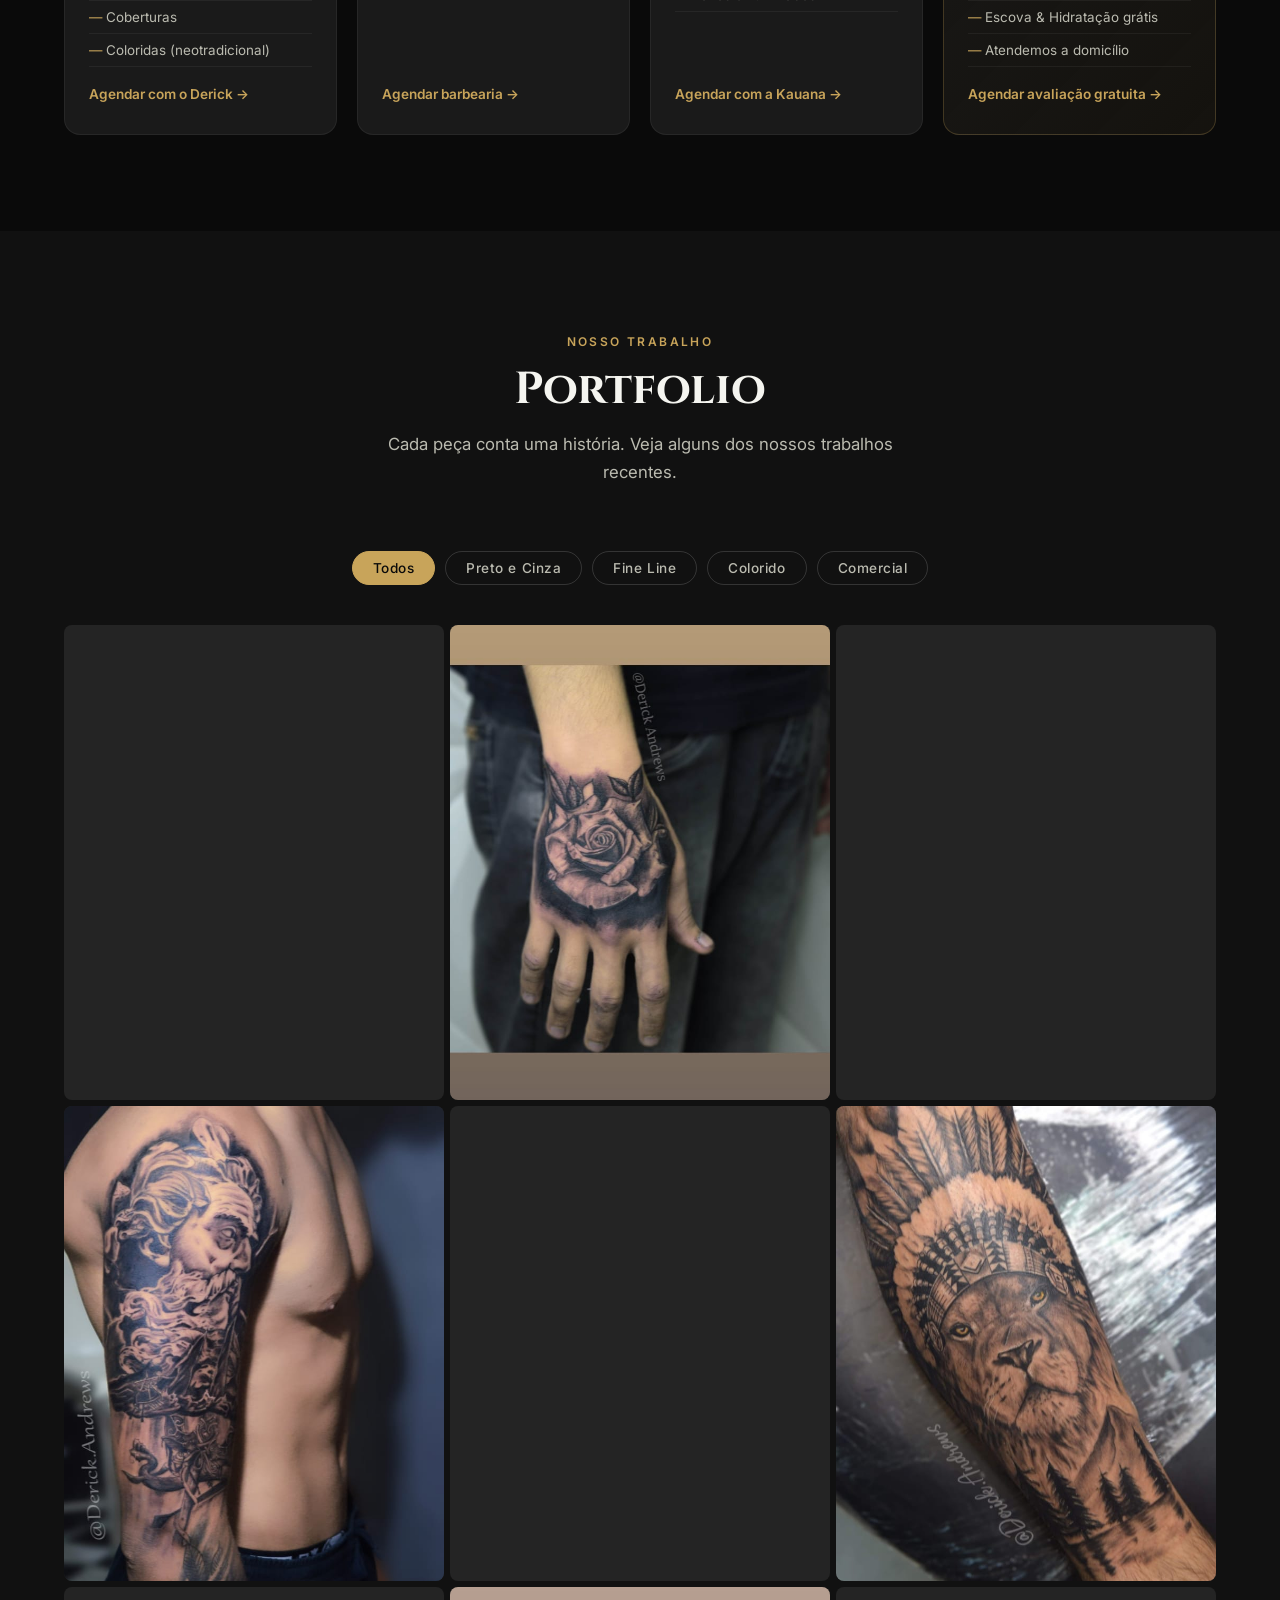
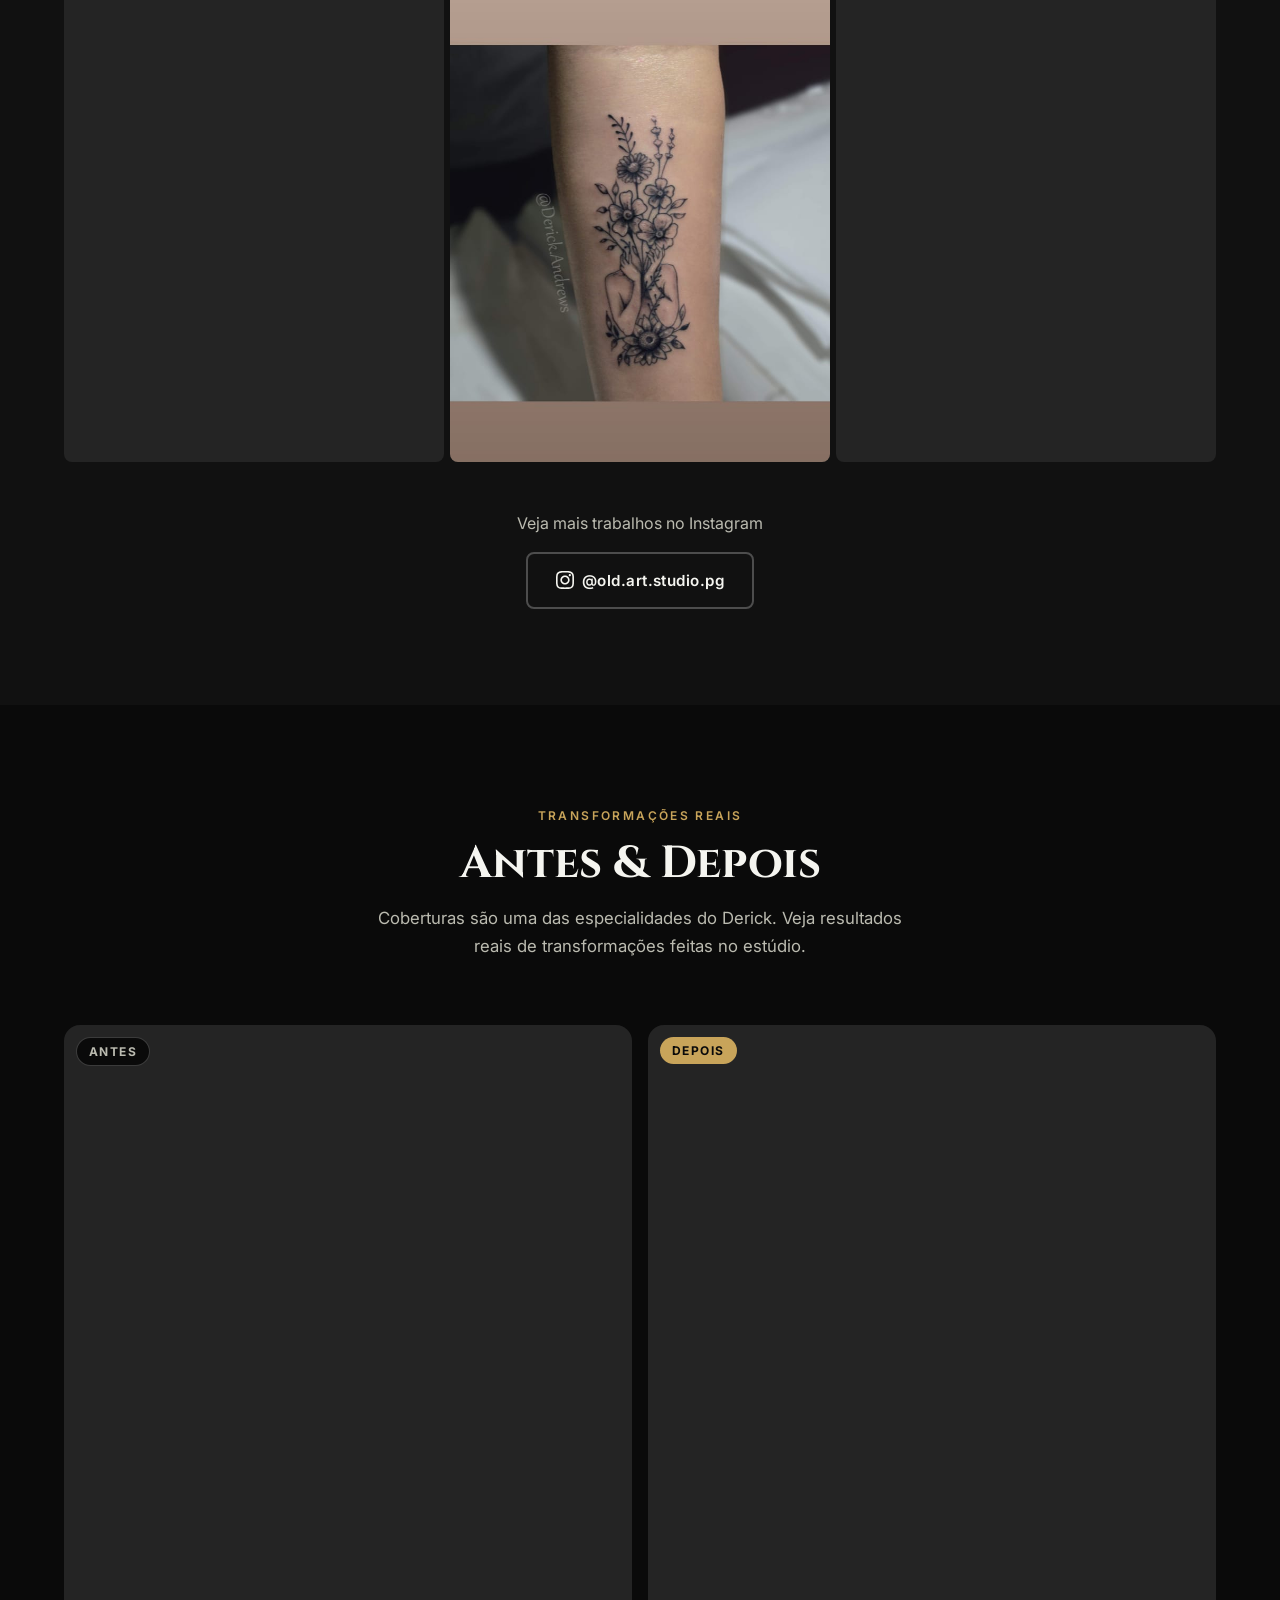
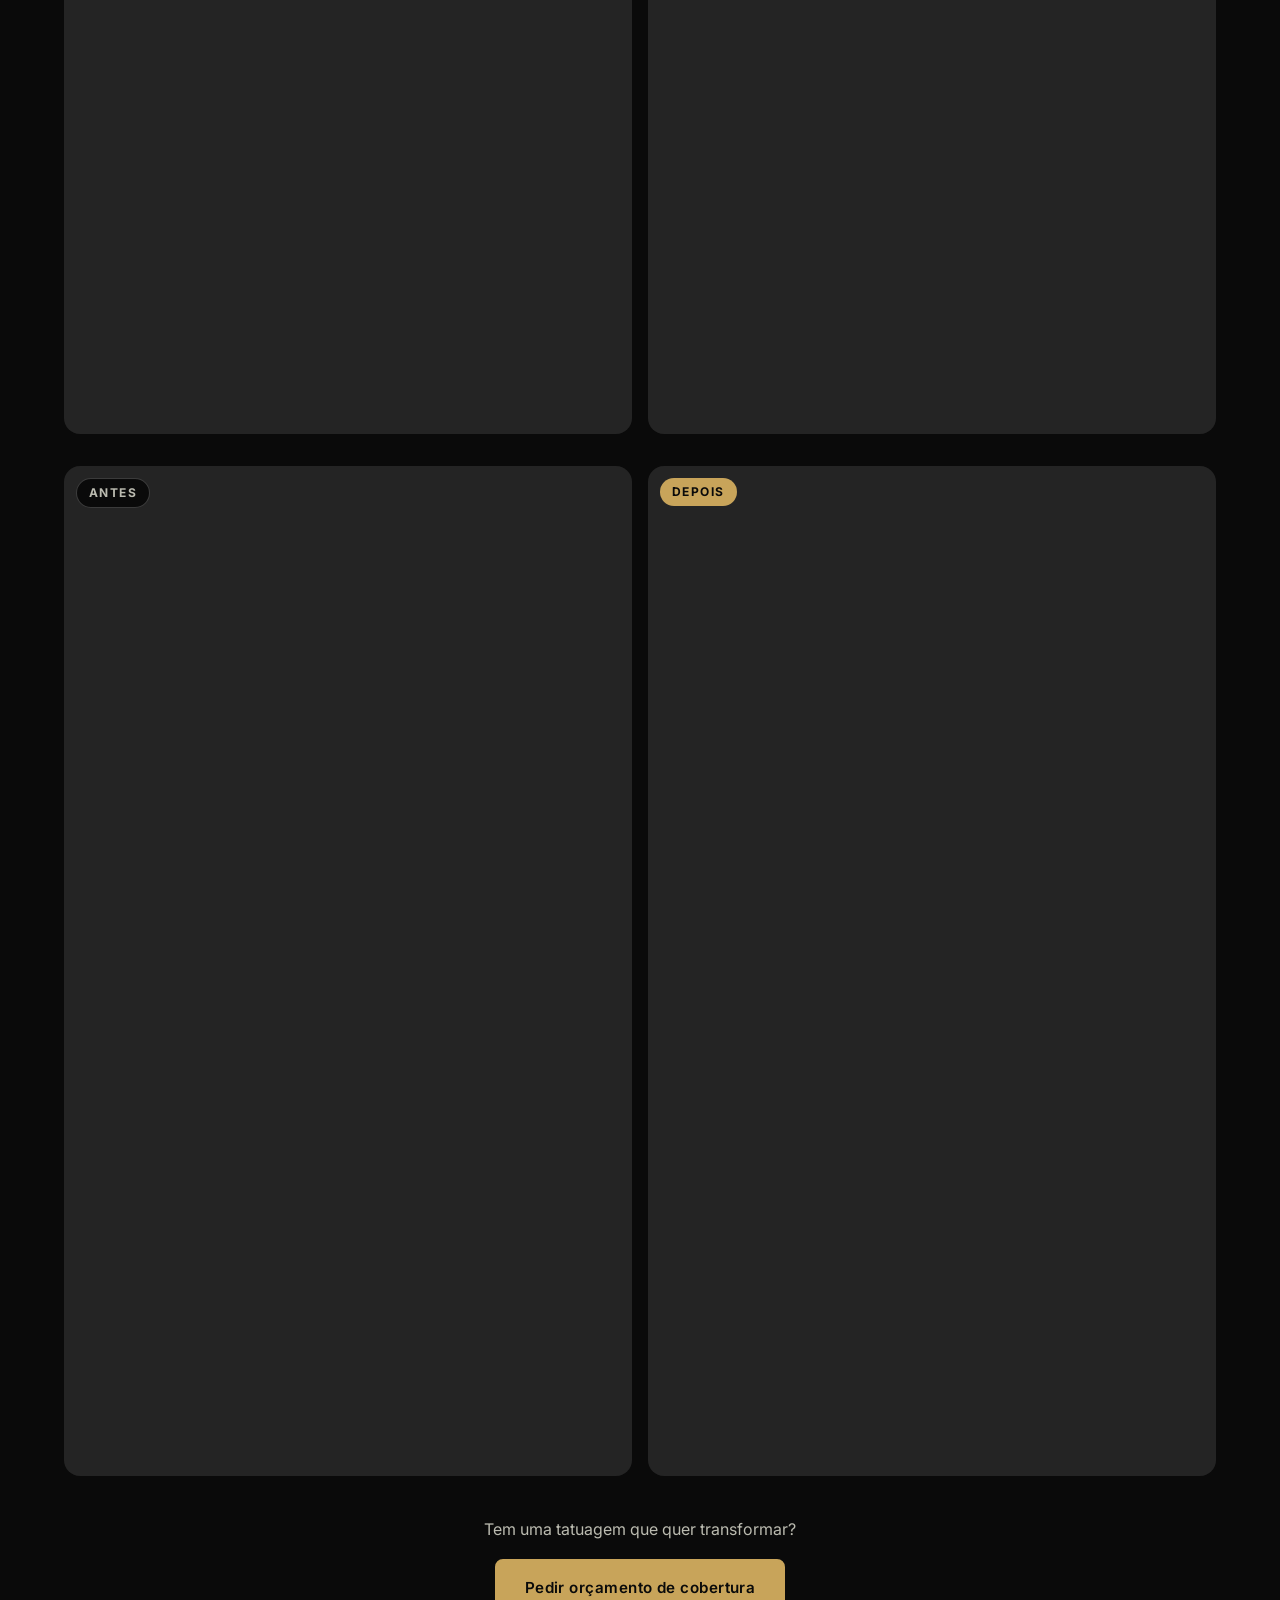
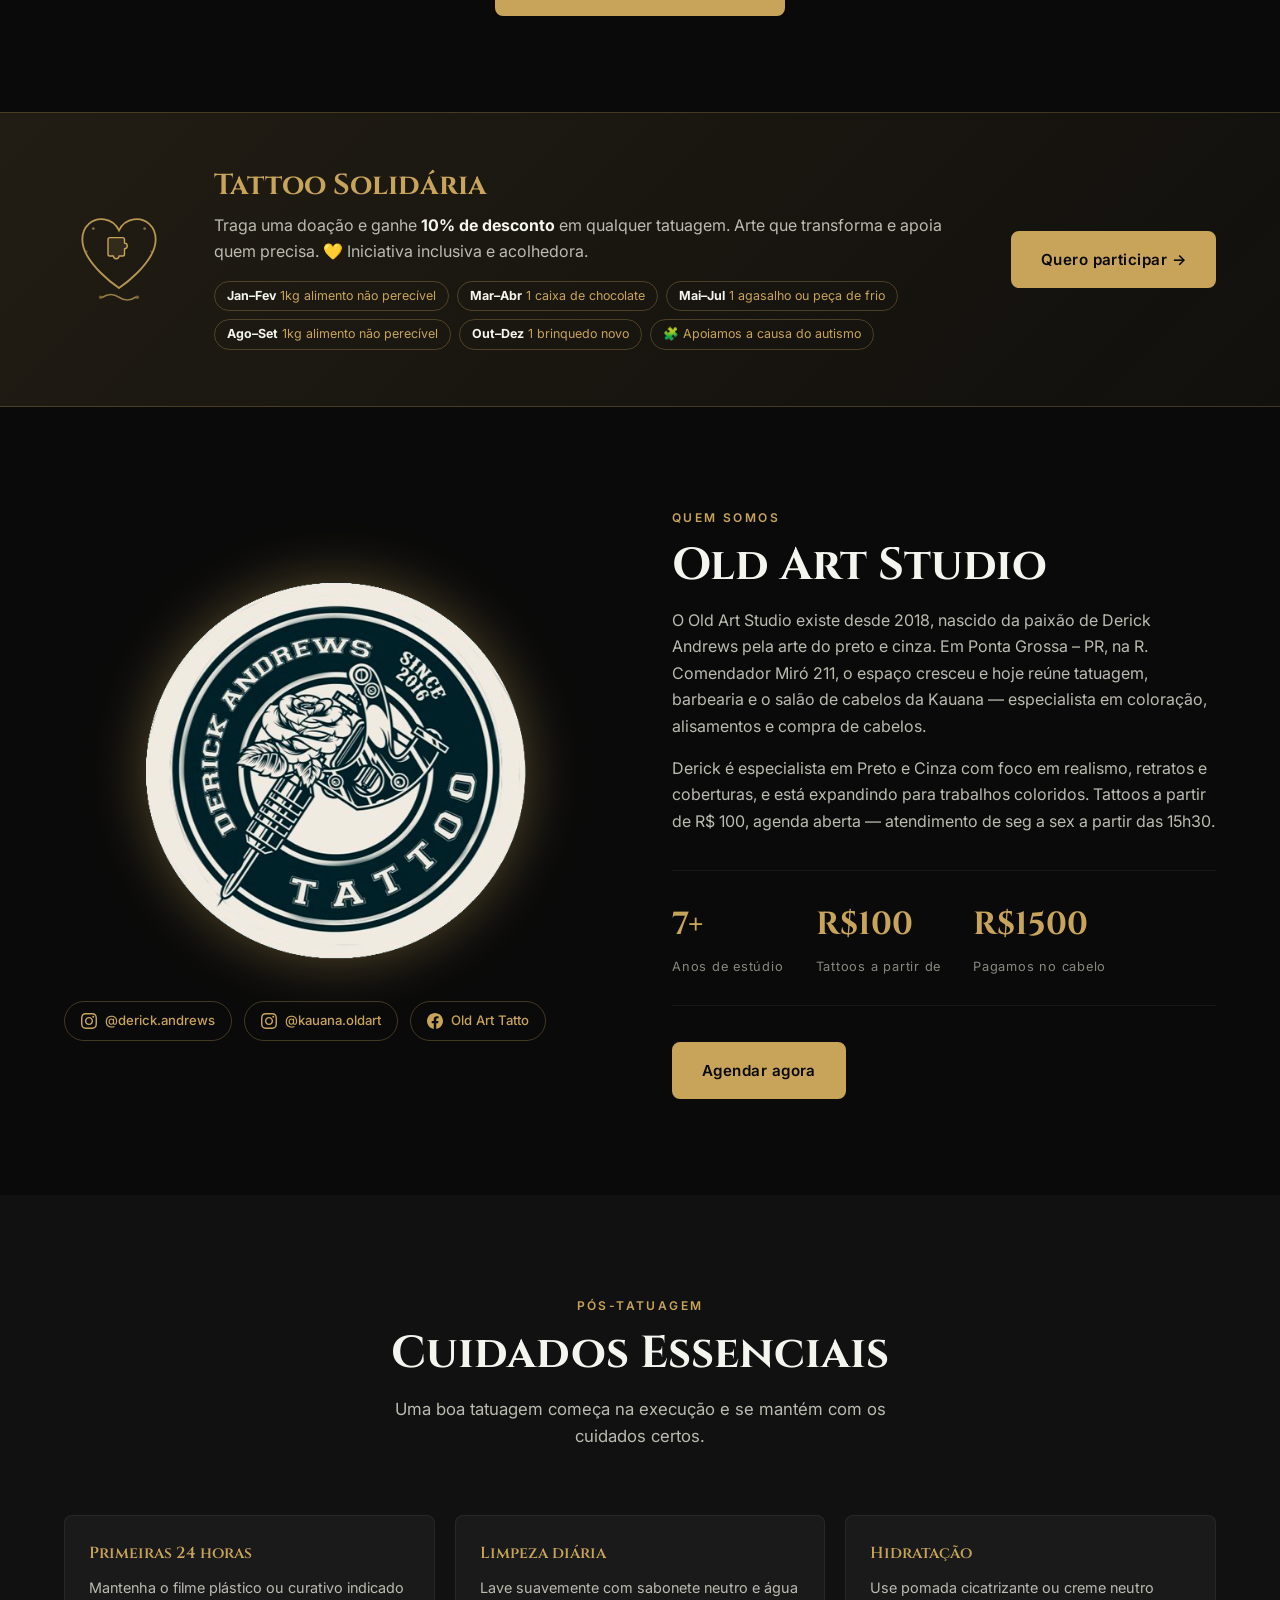
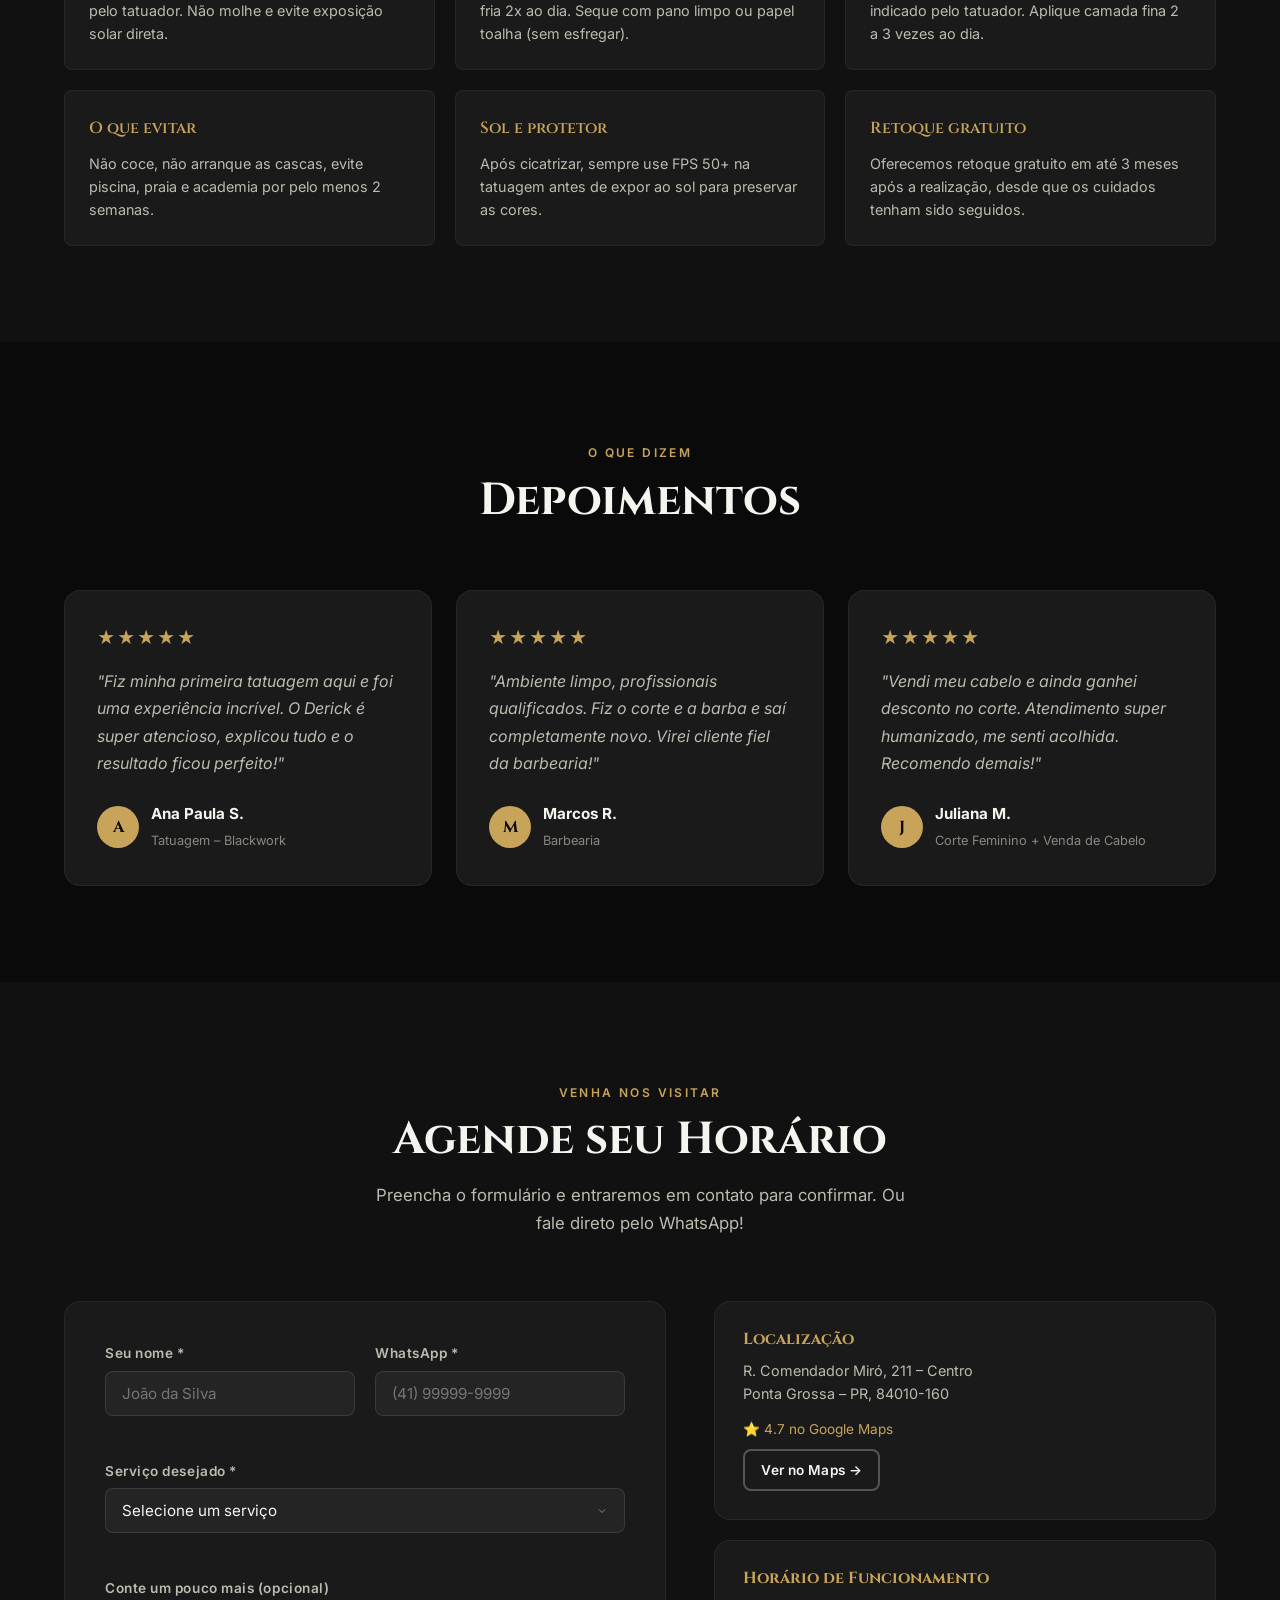
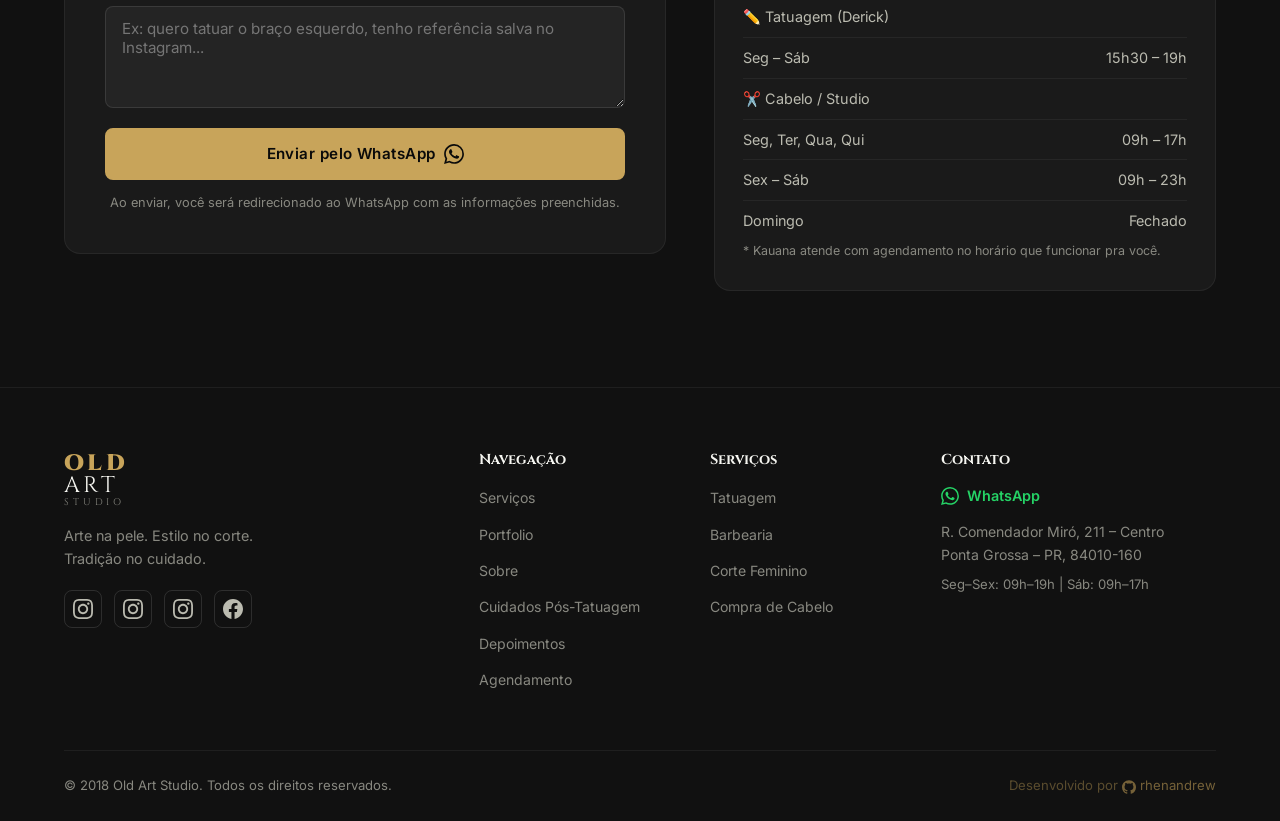
==== commit ada28ee1: "feat: adiciona referência ao GitHub do desenvolvedor no footer Co-Authored-By: Claude Sonnet 4.6 <no" ====
--- a/index.html
+++ b/index.html
@@ -540,7 +540,12 @@
       </div>
       <div class="footer-bottom">
         <p>© 2018 Old Art Studio. Todos os direitos reservados.</p>
-        <p class="footer-dev">Site desenvolvido por Andrew Labs</p>
+        <p class="footer-dev">
+          Desenvolvido por
+          <a href="https://github.com/rhenandrew" target="_blank" rel="noopener" class="footer-dev-link">
+            <svg viewBox="0 0 24 24" fill="currentColor" width="14" height="14" style="vertical-align:middle;margin-right:4px"><path d="M12 .297c-6.63 0-12 5.373-12 12 0 5.303 3.438 9.8 8.205 11.385.6.113.82-.258.82-.577 0-.285-.01-1.04-.015-2.04-3.338.724-4.042-1.61-4.042-1.61C4.422 18.07 3.633 17.7 3.633 17.7c-1.087-.744.084-.729.084-.729 1.205.084 1.838 1.236 1.838 1.236 1.07 1.835 2.809 1.305 3.495.998.108-.776.417-1.305.76-1.605-2.665-.3-5.466-1.332-5.466-5.93 0-1.31.465-2.38 1.235-3.22-.135-.303-.54-1.523.105-3.176 0 0 1.005-.322 3.3 1.23.96-.267 1.98-.399 3-.405 1.02.006 2.04.138 3 .405 2.28-1.552 3.285-1.23 3.285-1.23.645 1.653.24 2.873.12 3.176.765.84 1.23 1.91 1.23 3.22 0 4.61-2.805 5.625-5.475 5.92.42.36.81 1.096.81 2.22 0 1.606-.015 2.896-.015 3.286 0 .315.21.69.825.57C20.565 22.092 24 17.592 24 12.297c0-6.627-5.373-12-12-12"/></svg>rhenandrew
+          </a>
+        </p>
       </div>
     </div>
   </footer>
--- a/styles.css
+++ b/styles.css
@@ -684,6 +684,12 @@
 }
 .footer-bottom p { color: var(--gray); font-size: .82rem; }
 .footer-dev { color: rgba(200,164,90,.4) !important; }
+.footer-dev-link {
+  color: rgba(200,164,90,.55);
+  text-decoration: none;
+  transition: color var(--trans);
+}
+.footer-dev-link:hover { color: var(--gold); }
 
 /* ===== WHATSAPP FLOAT ===== */
 .wa-float-wrap {
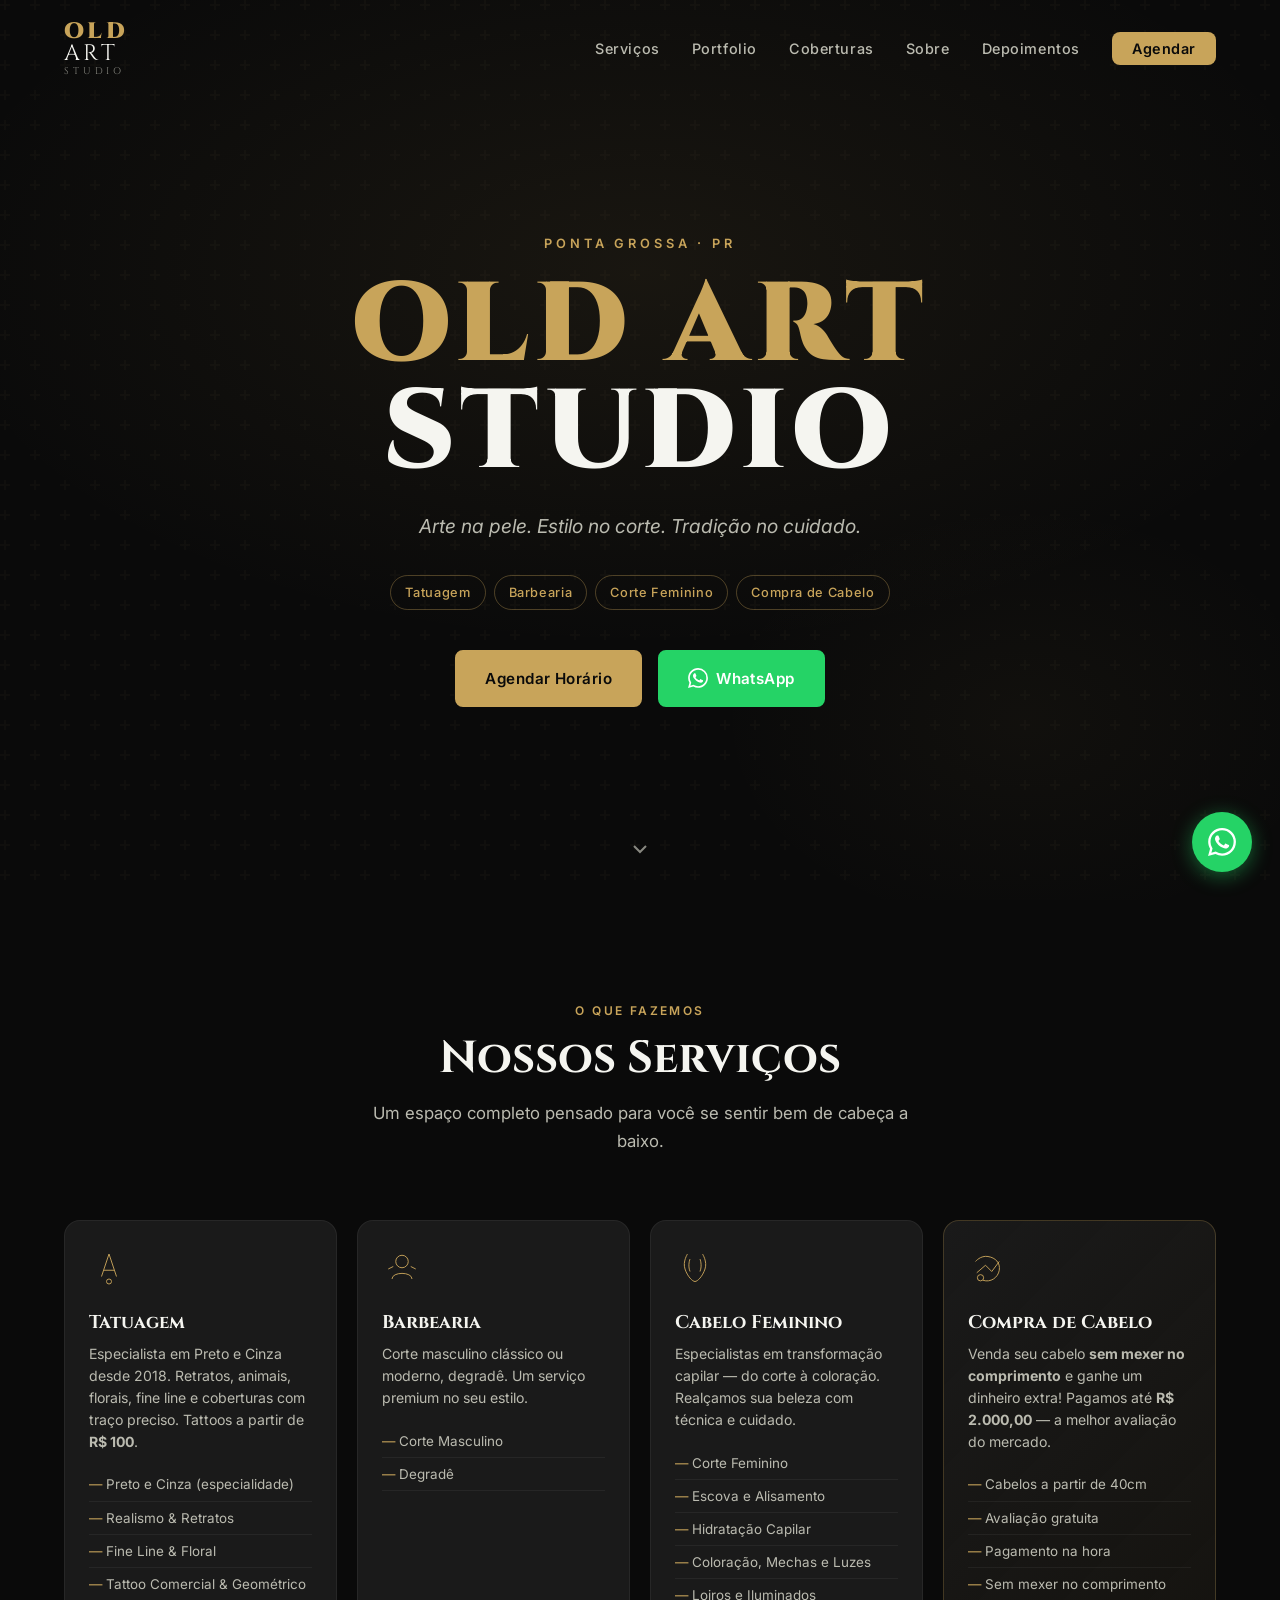
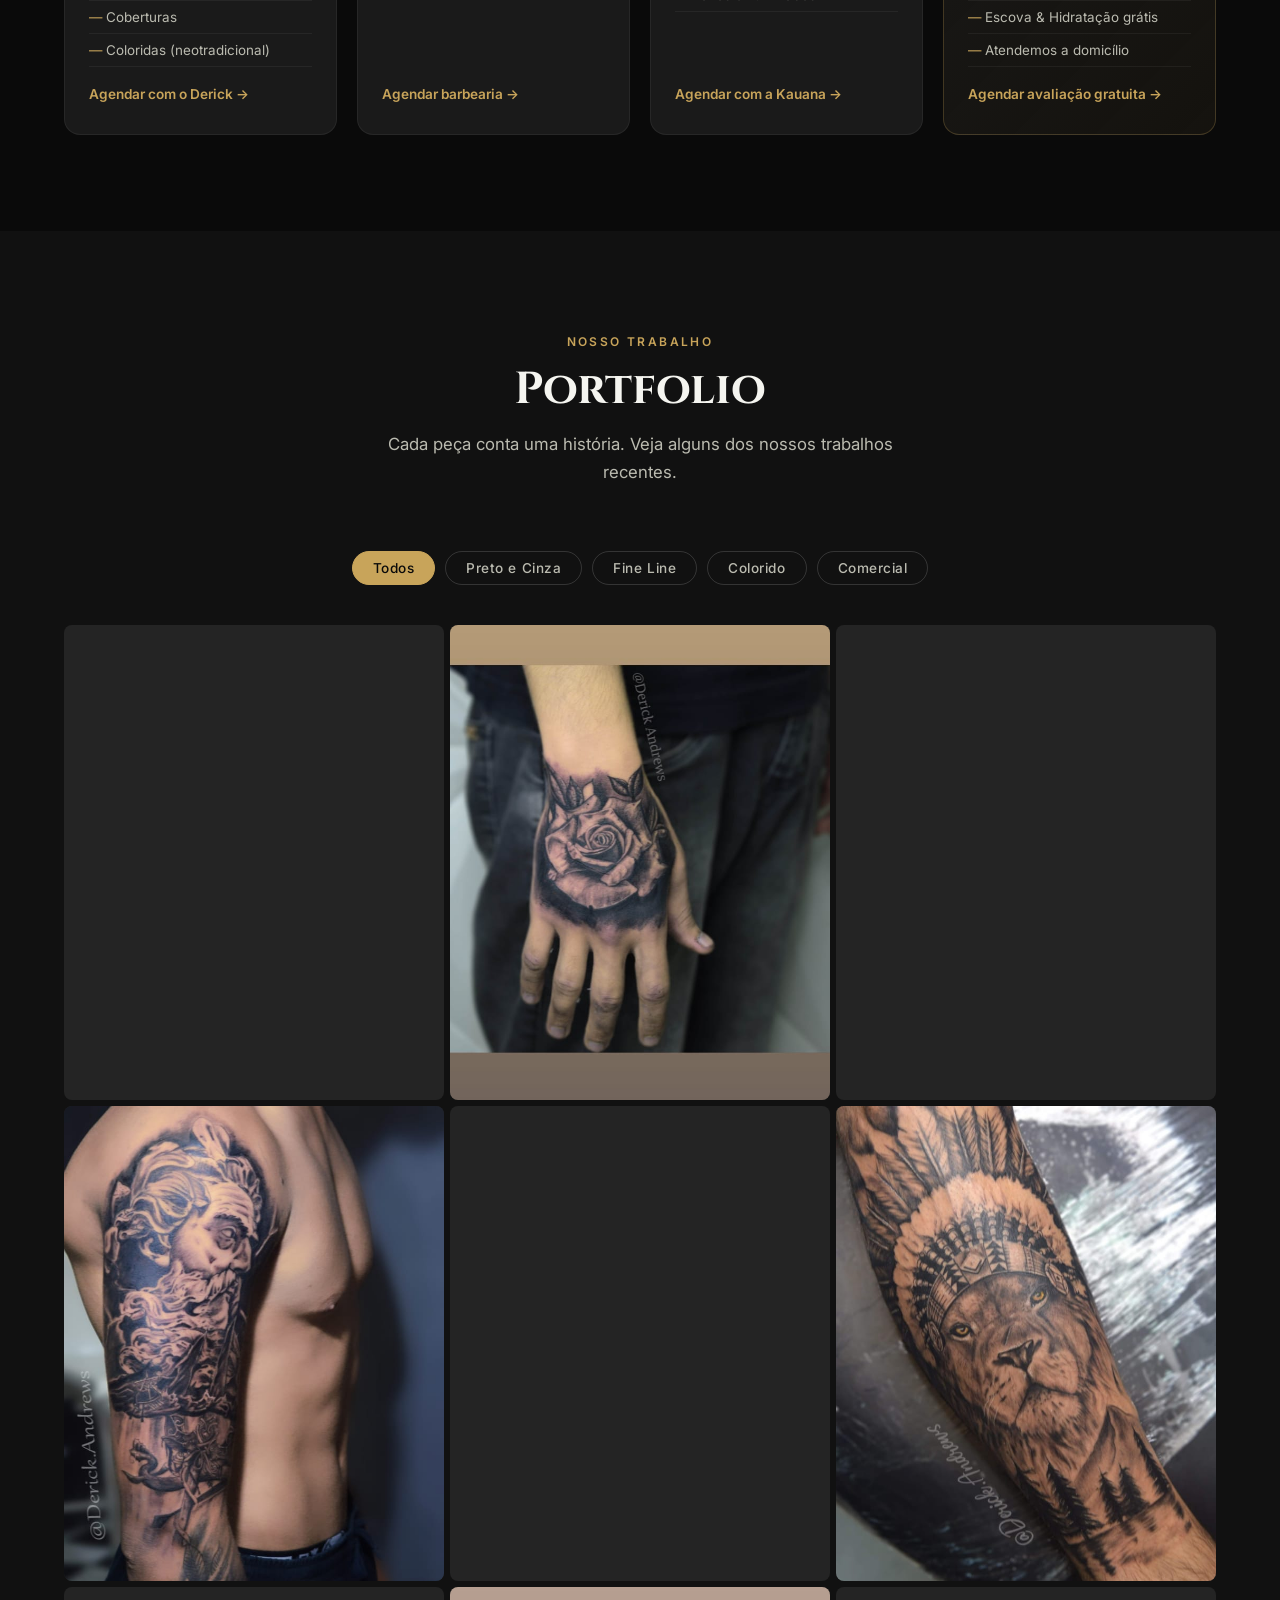
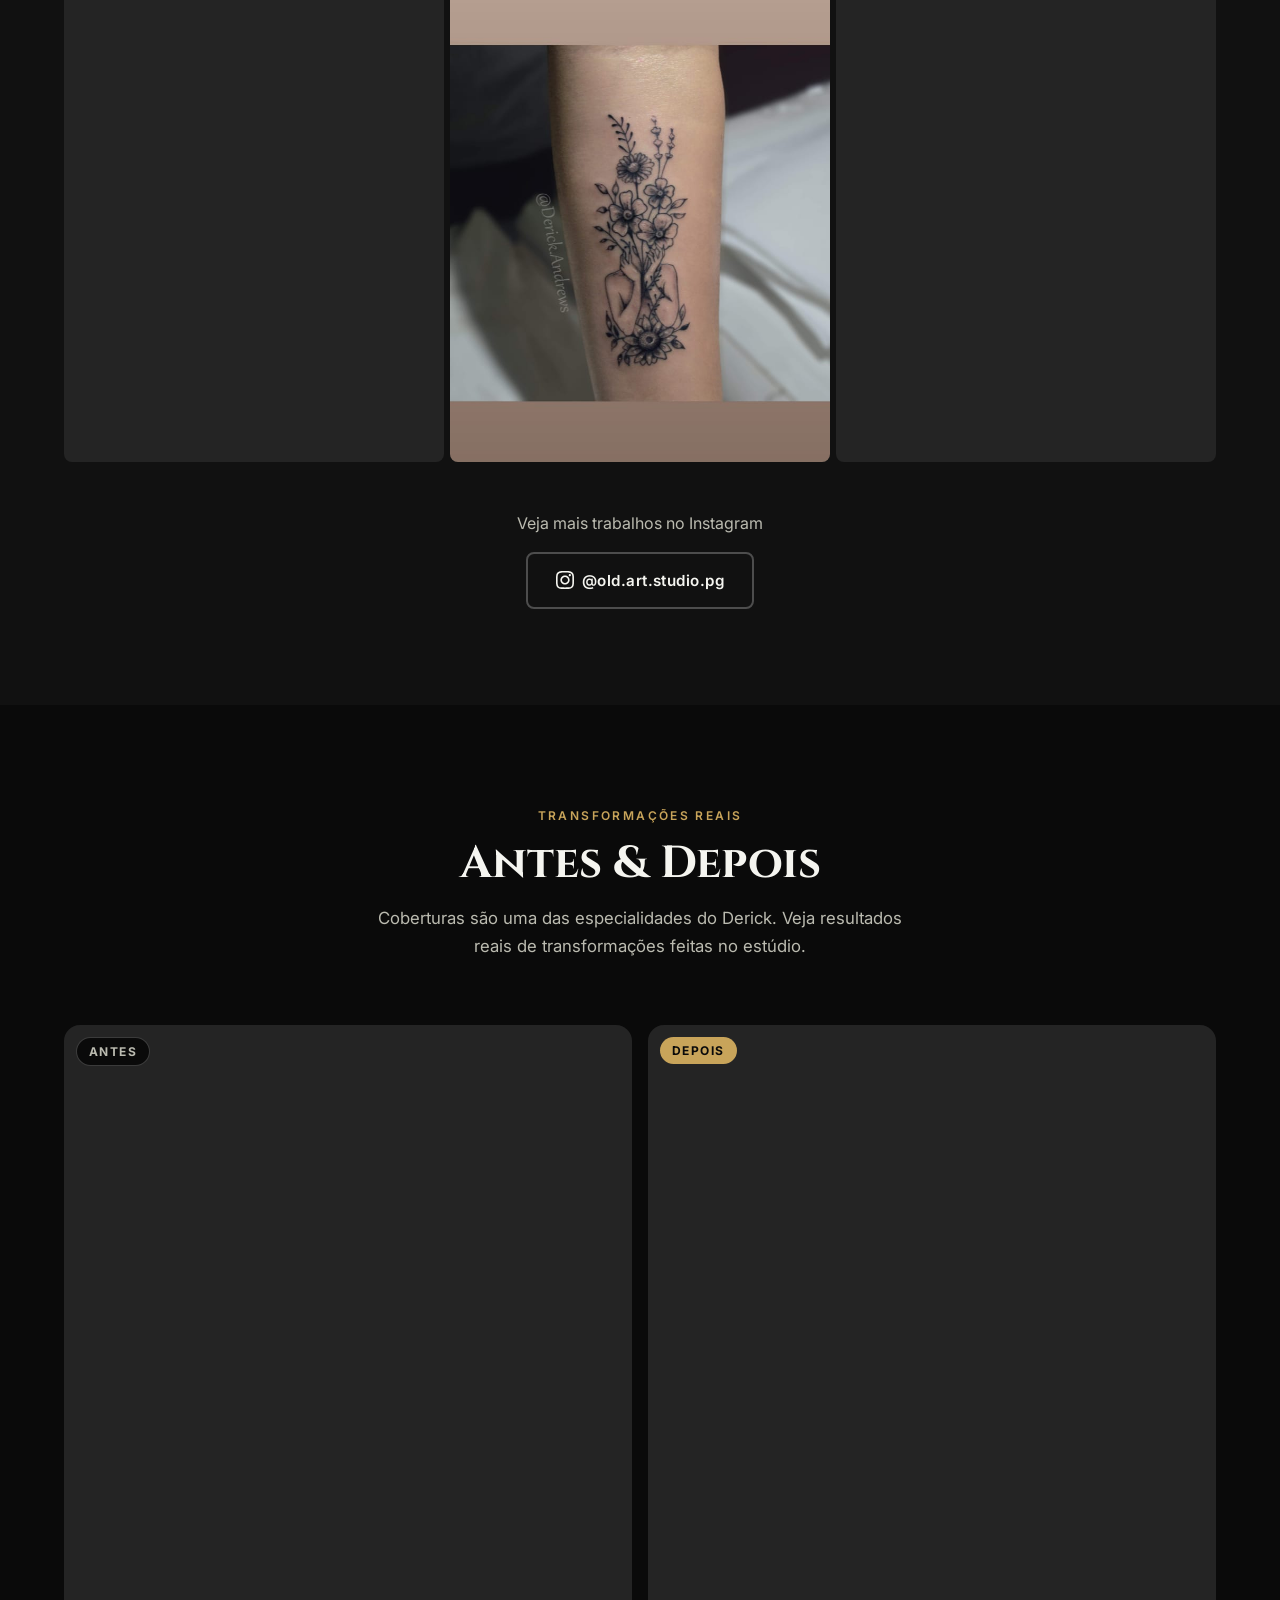
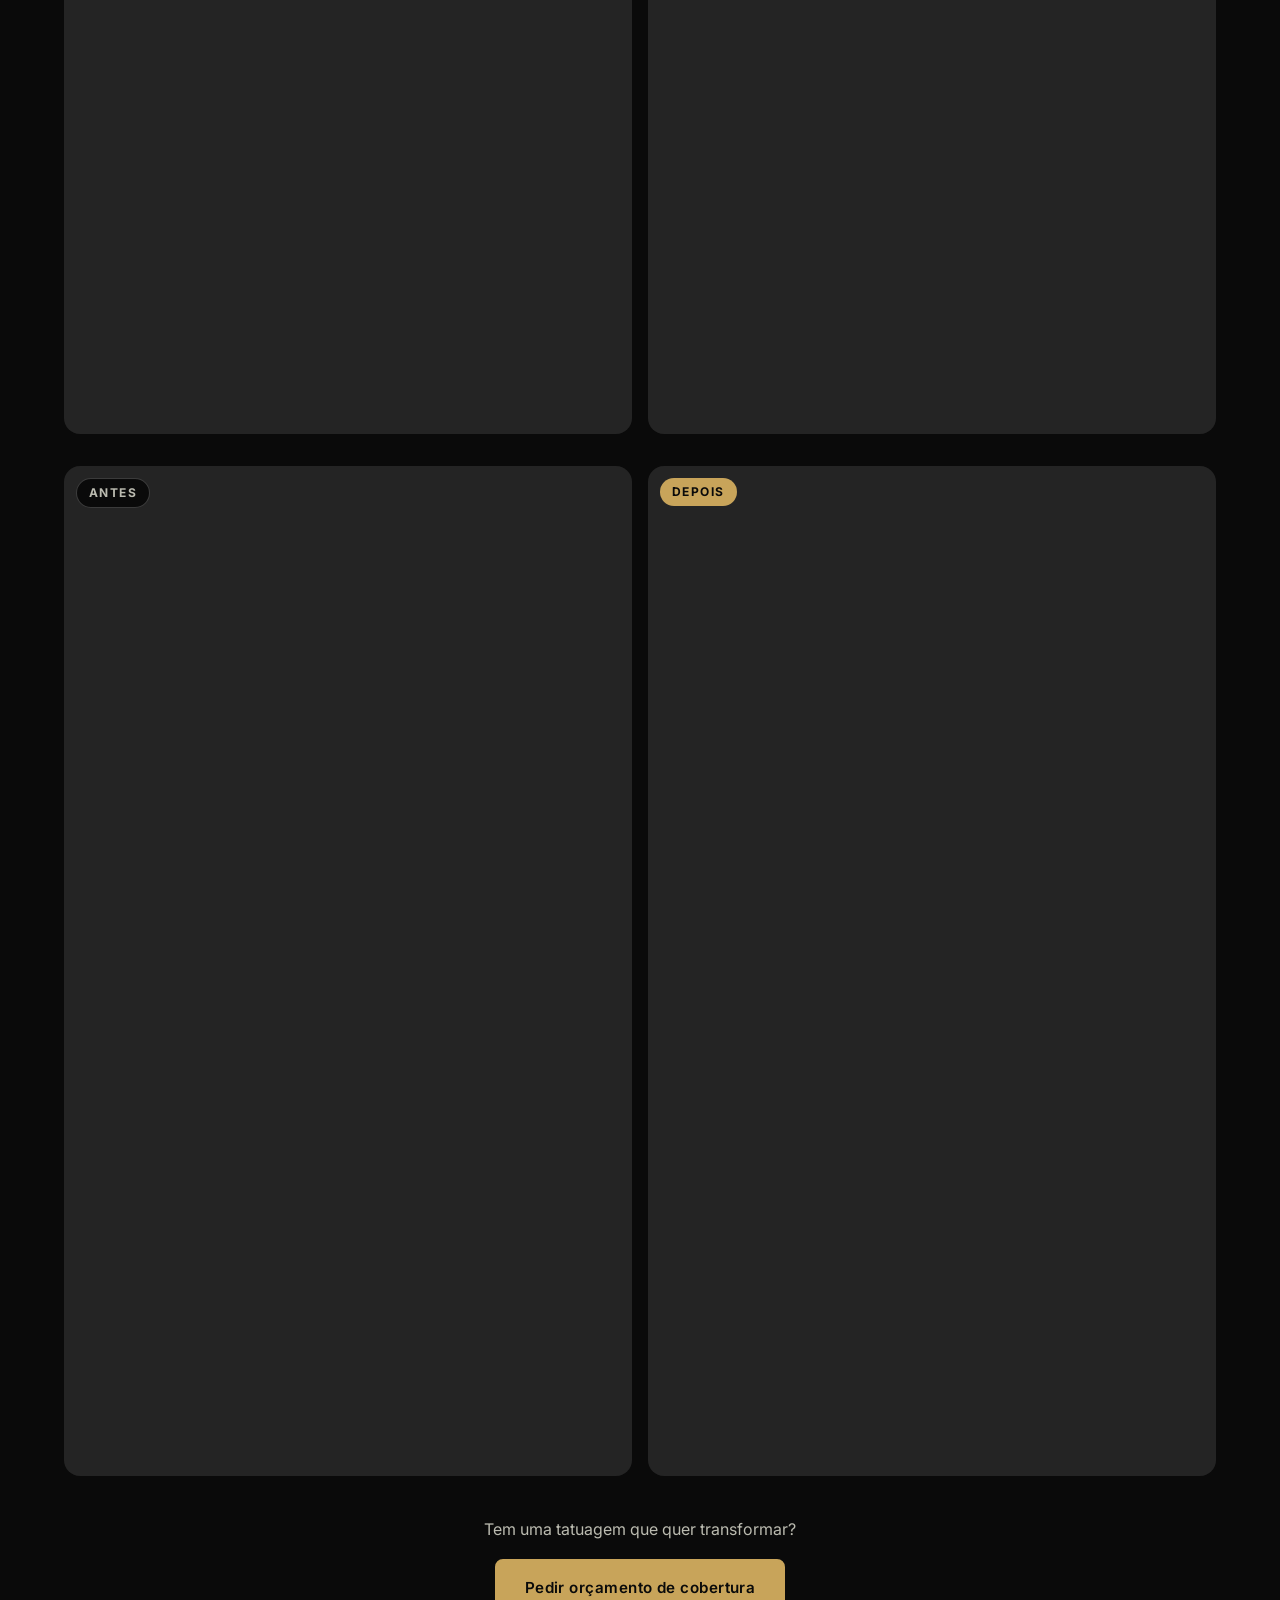
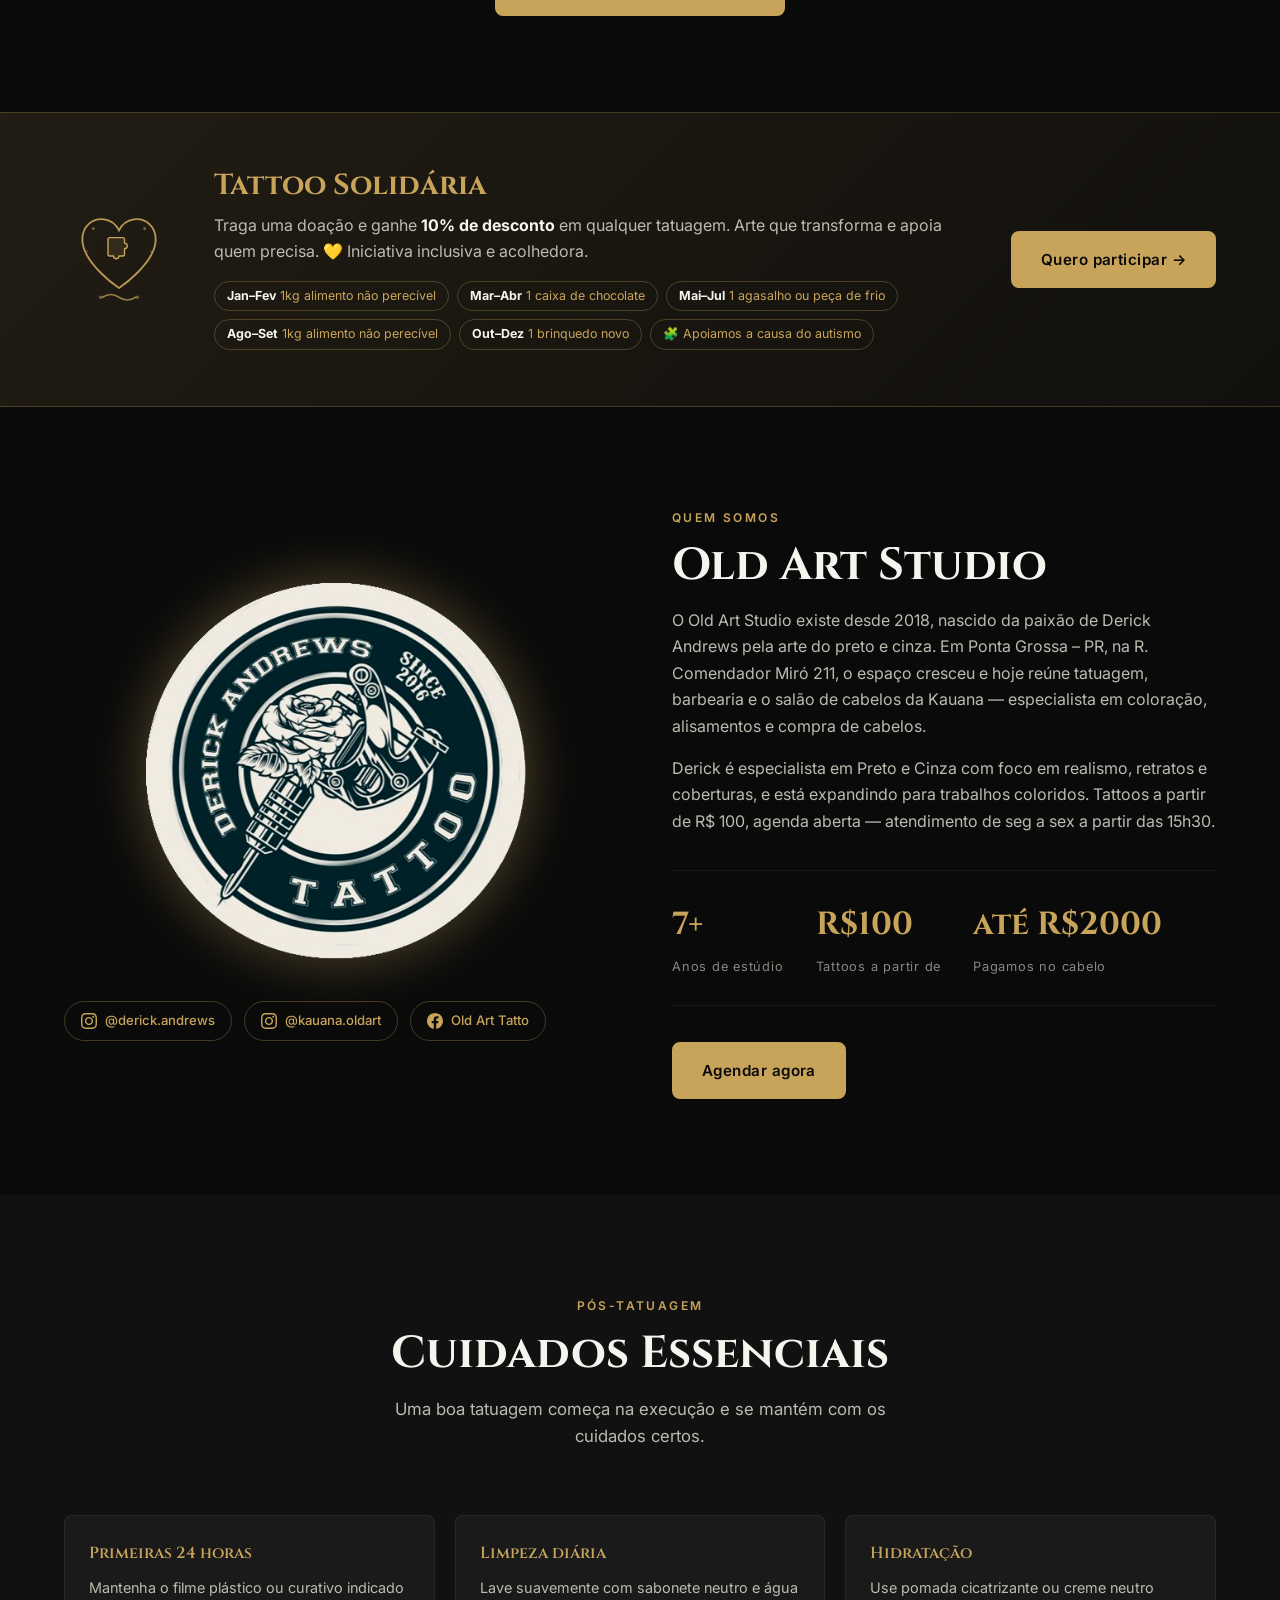
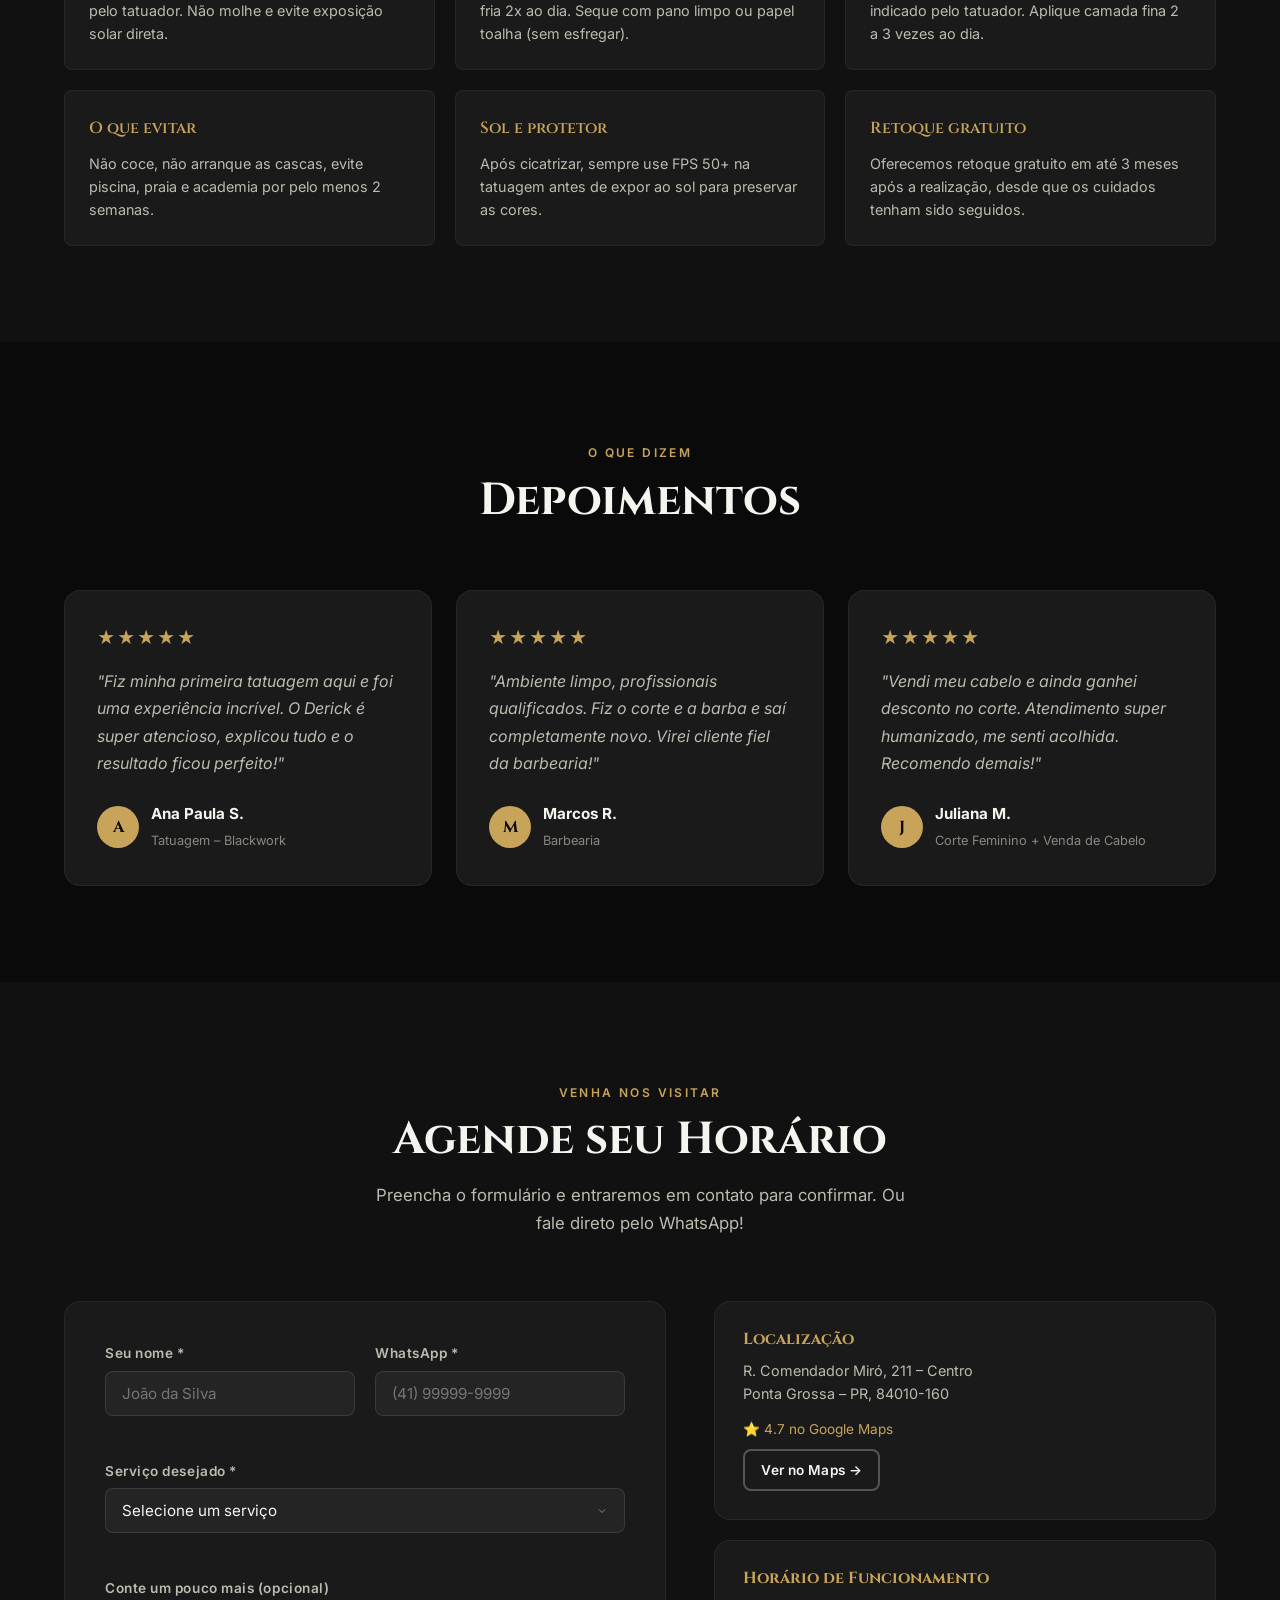
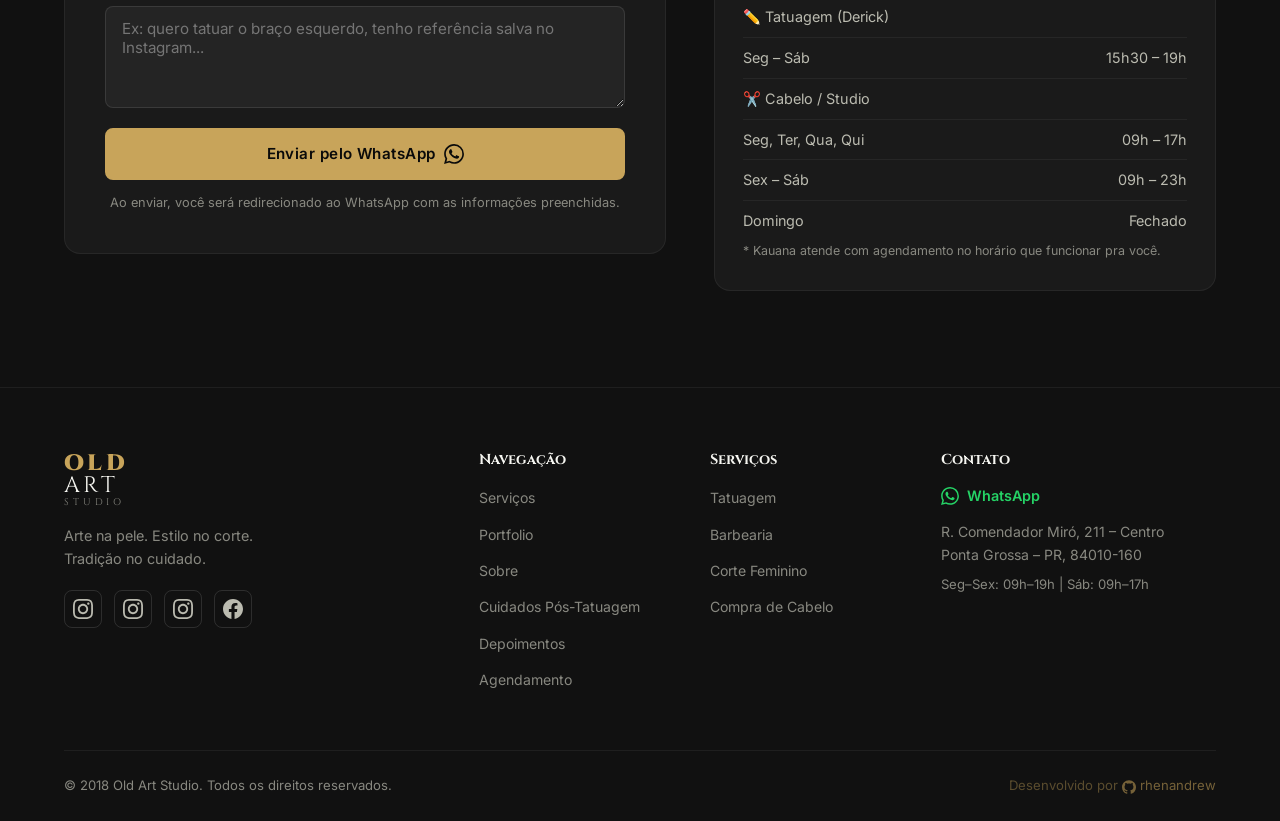
==== commit a45c466b: "fix: atualiza valor de compra de cabelo para até R$2.000" ====
--- a/index.html
+++ b/index.html
@@ -141,7 +141,7 @@
             </svg>
           </div>
           <h3>Compra de Cabelo</h3>
-          <p>Venda seu cabelo <strong>sem mexer no comprimento</strong> e ganhe um dinheiro extra! Pagamos até <strong>R$ 1.500,00</strong> — a melhor avaliação do mercado.</p>
+          <p>Venda seu cabelo <strong>sem mexer no comprimento</strong> e ganhe um dinheiro extra! Pagamos até <strong>R$ 2.000,00</strong> — a melhor avaliação do mercado.</p>
           <ul class="service-list">
             <li>Cabelos a partir de 40cm</li>
             <li>Avaliação gratuita</li>
@@ -309,7 +309,7 @@
               <span class="stat-label">Tattoos a partir de</span>
             </div>
             <div class="stat">
-              <span class="stat-num">R$1500</span>
+              <span class="stat-num">até R$2000</span>
               <span class="stat-label">Pagamos no cabelo</span>
             </div>
           </div>
--- a/styles.css
+++ b/styles.css
@@ -911,7 +911,8 @@
 }
 
 @media (max-width: 768px) {
-  .section { padding: 72px 0; }
+  .section { padding: 64px 0; }
+  .section-header { margin-bottom: 40px; }
 
   .nav-toggle { display: flex; }
   .nav-links {
@@ -931,21 +932,66 @@
 
   .hero-actions { flex-direction: column; align-items: center; }
 
-  .services-grid { grid-template-columns: repeat(2, 1fr); }
+  /* serviços: 1 coluna a partir de 768 */
+  .services-grid { grid-template-columns: 1fr; }
+
+  /* sobre: empilha e centraliza */
   .sobre-grid { grid-template-columns: 1fr; }
+  .sobre-content .section-title { text-align: center; }
+  .sobre-content .section-tag { display: block; text-align: center; }
+  .sobre-text { text-align: center; }
+  .sobre-content .btn { display: block; text-align: center; width: fit-content; margin: 0 auto; }
+  .stats-row { justify-content: center; gap: 16px; flex-wrap: wrap; }
+  .stat { align-items: center; text-align: center; min-width: 80px; }
+  .stat-num { font-size: 1.5rem; }
+  .stat-label { font-size: .72rem; }
+  .sobre-logo-frame { min-height: 280px; }
+  .sobre-logo-img { max-width: 260px; }
+
+  /* tattoo solidária: centraliza tudo */
+  .solidaria-inner { flex-direction: column; align-items: center; text-align: center; }
+  .solidaria-items { justify-content: center; }
+  .solidaria-content .btn { margin: 0 auto; display: block; width: fit-content; }
+
+  /* antes/depois: empilha pares */
+  .ba-pair { grid-template-columns: 1fr; }
+
+  /* coberturas CTA */
+  .before-after-grid + .portfolio-cta .btn { margin: 0 auto; }
+
+  /* portfolio filtros: centraliza */
+  .portfolio-filters { justify-content: center; }
+
+  /* qualquer .btn standalone dentro de section-cta ou portfolio-cta */
+  .portfolio-cta { align-items: center; }
+
   .agendamento-grid { grid-template-columns: 1fr; }
   .form-row { grid-template-columns: 1fr; }
   .footer-grid { grid-template-columns: 1fr; gap: 32px; }
   .footer-bottom { flex-direction: column; text-align: center; }
-
-  .stats-row { gap: 20px; }
-  .stat-num { font-size: 1.6rem; }
+  .footer-brand { text-align: center; }
+  .footer-socials { justify-content: center; }
+  .footer-links { text-align: left; } /* lista de nav mantém alinhamento natural */
 }
 
 @media (max-width: 480px) {
   .portfolio-grid { grid-template-columns: repeat(2, 1fr); gap: 4px; }
   .testimonials-grid { grid-template-columns: 1fr; }
   .faq-grid { grid-template-columns: 1fr; }
-  .agendamento-form { padding: 24px 20px; }
+  .agendamento-form { padding: 24px 16px; }
   .services-grid { grid-template-columns: 1fr; }
-}
+
+  /* hero mais compacto */
+  .hero-title { font-size: clamp(2.2rem, 12vw, 3.5rem); }
+  .hero-badges { justify-content: center; }
+
+  /* solidária: wrap centralizado */
+  .solidaria-items { justify-content: center; }
+
+  /* WA float: afasta um pouco mais da borda */
+  .wa-float-wrap { bottom: 20px; right: 16px; }
+  .wa-menu { width: 240px; }
+
+  /* footer: links centralizados */
+  .footer-links { text-align: center; }
+}
